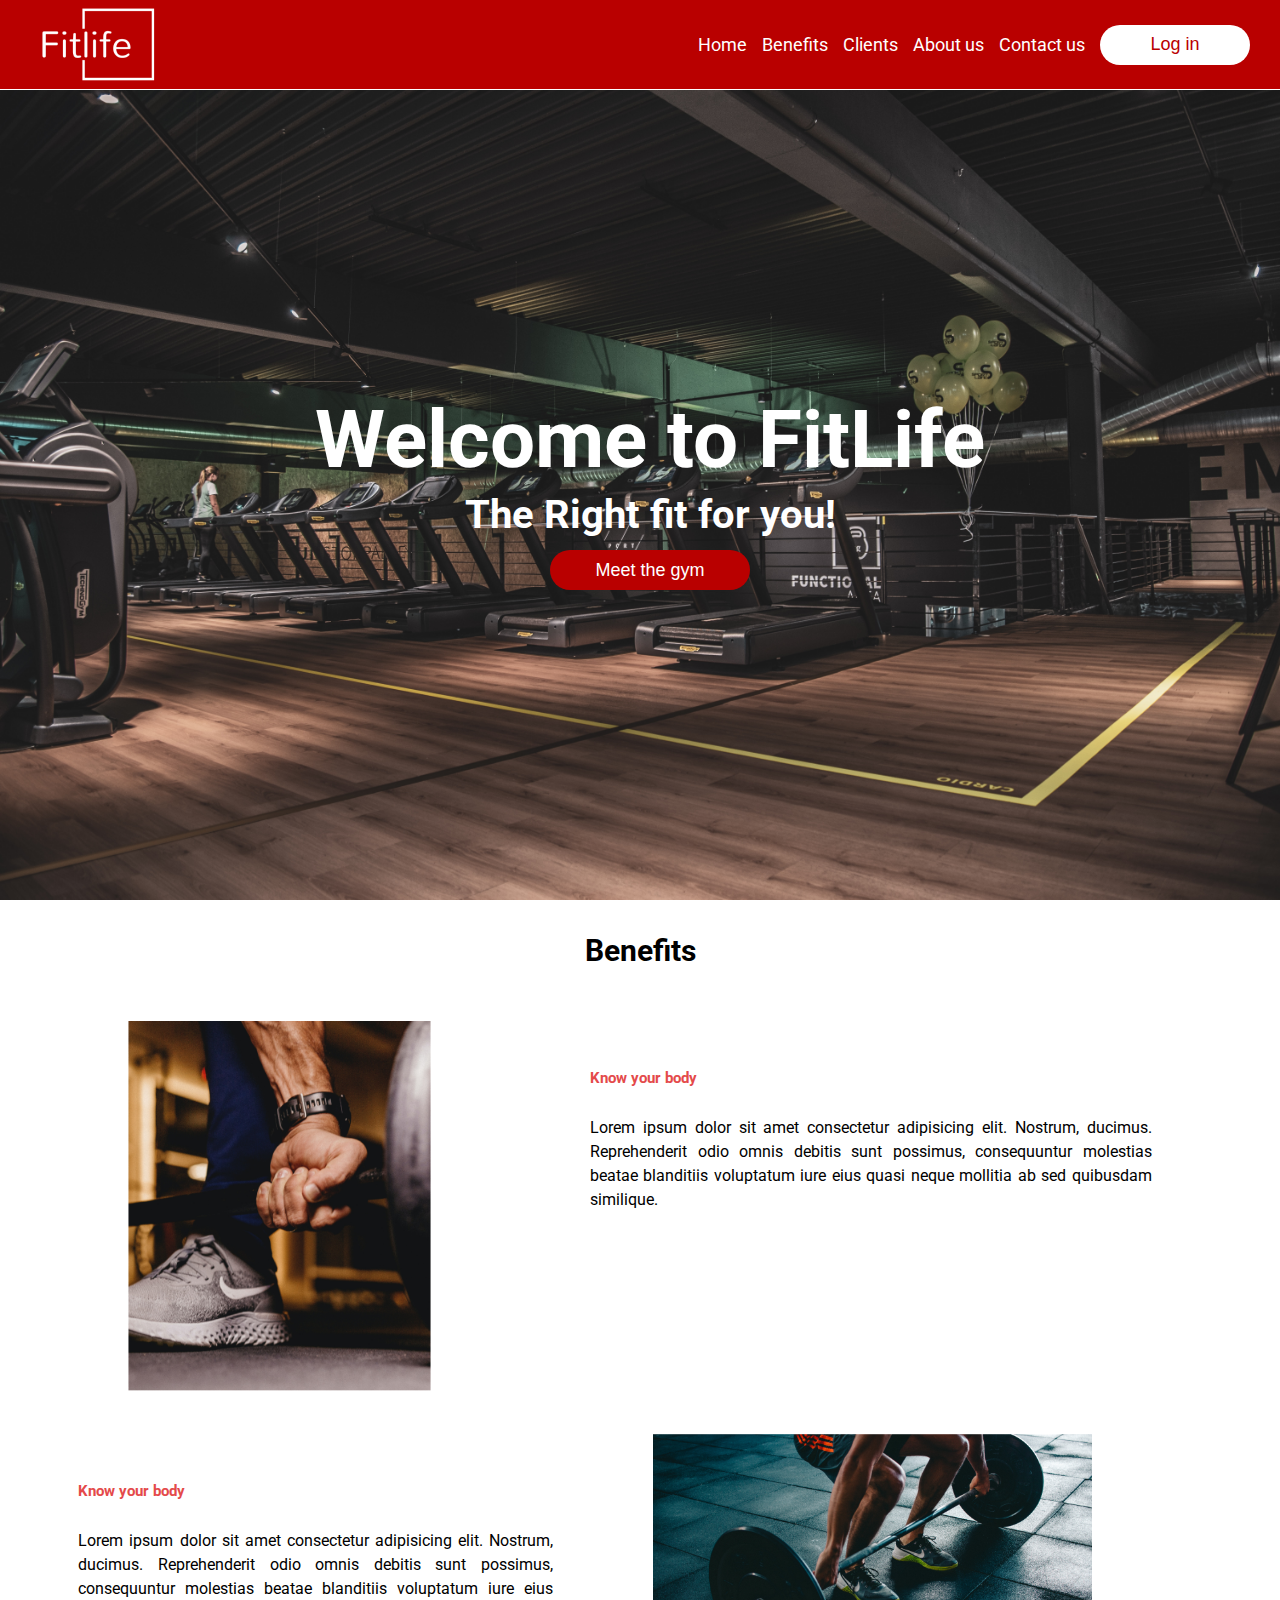
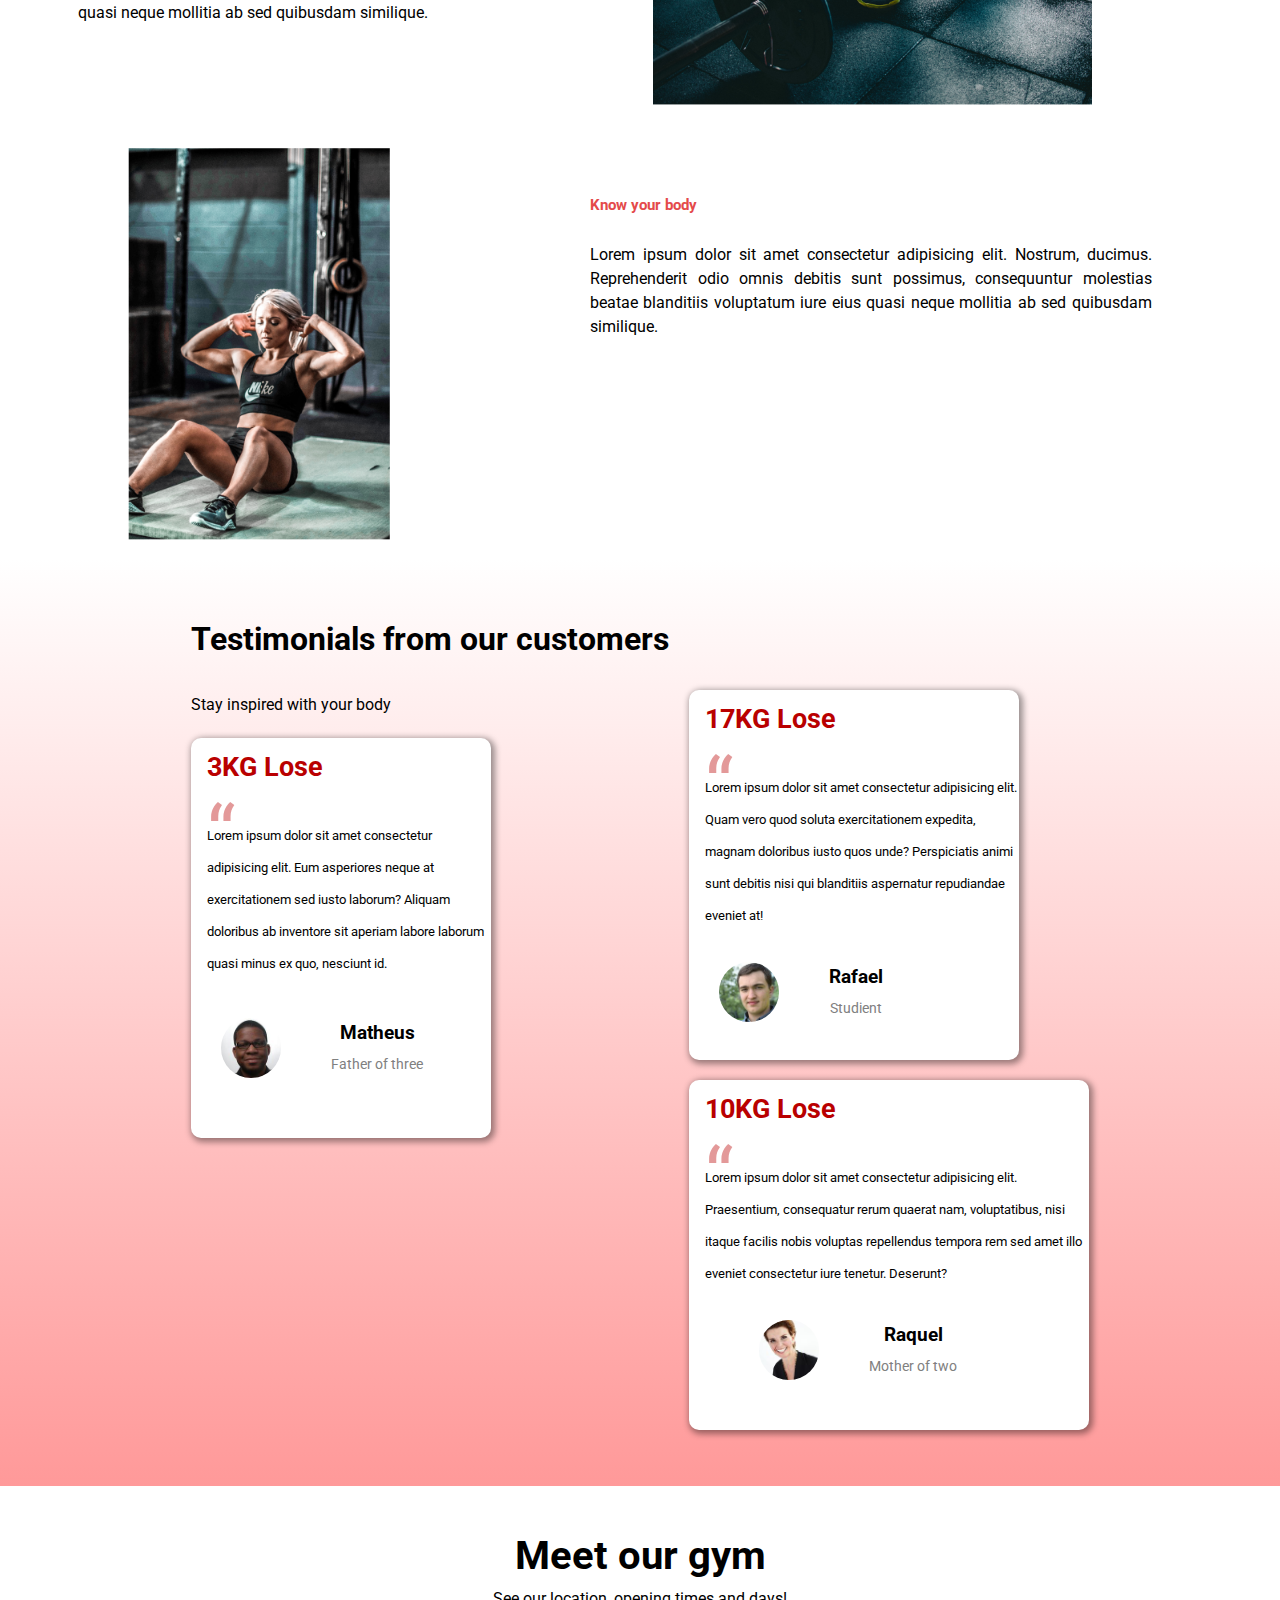
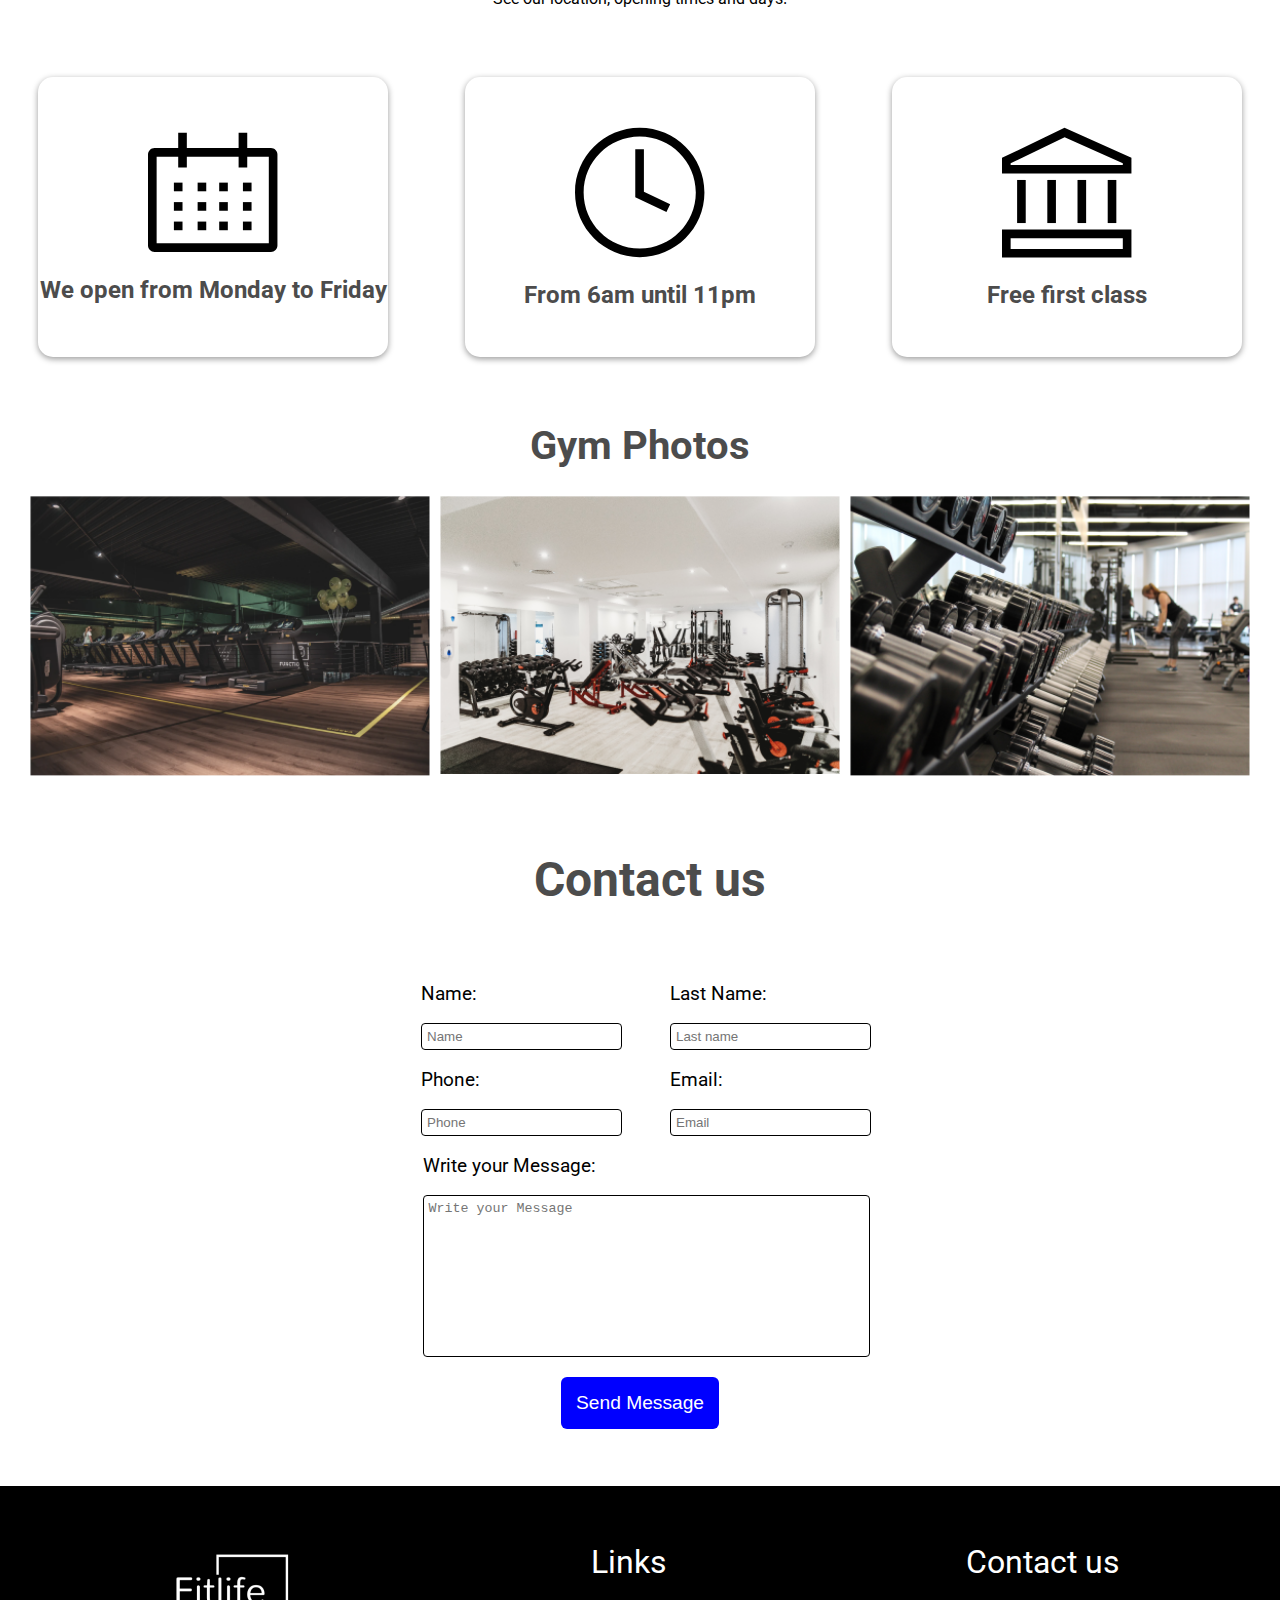
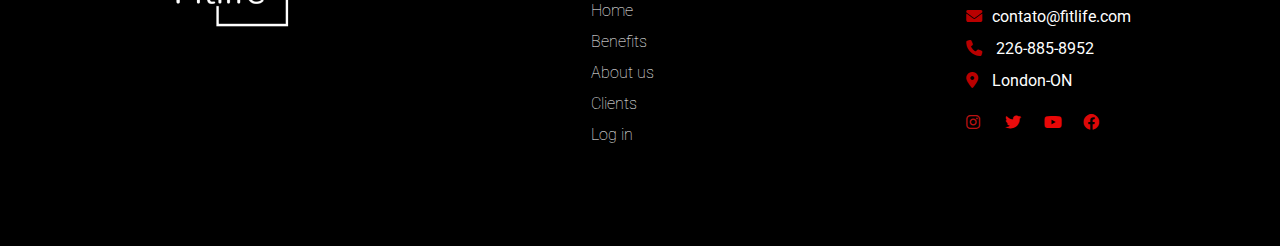
==== index.html @ 69899ae3 "Projeto Fit Life" ====
<!DOCTYPE html>
<html lang="en">
<head>
    <meta charset="UTF-8">
    <meta name="viewport" content="width=device-width, initial-scale=1.0">
    <link rel="preconnect" href="https://fonts.googleapis.com">
    <link rel="preconnect" href="https://fonts.googleapis.com">
    <link rel="preconnect" href="https://fonts.gstatic.com" crossorigin>
    <link href="https://fonts.googleapis.com/css2?family=Roboto:wght@400;700&display=swap" rel="stylesheet">
    <link rel="stylesheet" href="./styles/reset.css">
    <link rel="stylesheet" href="./styles/base.css">
    <link href="./fontawesome-free-6.4.2-web/css/all.css" rel="stylesheet">
    <link rel="stylesheet" href="./styles/home.css">
    <title>FitLife</title>
</head>
<body>
    <header class="header-container">
        <nav class="links">
            <img  src="./assets/logo.png" alt="">
            <ul class="buttons">
                <li><a href="#hero">Home</a></li>
                <li><a href="#beneficios">Benefits</a> </li>
                <li><a href="#testimonial">Clients</a> </li>
                <li> <a href="#conheca">About us</a> </li>
                <li> <a href="#contato">Contact us</a></li>
                <li><button>Log in</button></li>
            </ul>
        </nav>
    </header>
    <main>
        <section id="hero" class="hero">
            <div class="text-content">
                <h1>Welcome to FitLife</h1>
                <h3>The Right fit for you!</h3>
                <button>Meet the gym</button>
            </div>
        </section>
        <section id="beneficios">
            <div class="container">
                <h2>Benefits</h2>
                <div class="item">
                    <div class="itemPhoto">
                        <img class="imgItem" src="./assets/beneficios1.png" alt="Beneficio1">
                    </div>
                    <div class="item-text">
                        <h3>Know your body</h3>
                        <p>Lorem ipsum dolor sit amet consectetur adipisicing elit. Nostrum, ducimus. Reprehenderit odio omnis debitis sunt possimus, consequuntur molestias beatae blanditiis voluptatum iure eius quasi neque mollitia ab sed quibusdam similique.</p>
                    </div>
                </div>
                <div class="item">
                    <div class="item-text">
                        <h3>Know your body</h3>
                        <p>Lorem ipsum dolor sit amet consectetur adipisicing elit. Nostrum, ducimus. Reprehenderit odio omnis debitis sunt possimus, consequuntur molestias beatae blanditiis voluptatum iure eius quasi neque mollitia ab sed quibusdam similique.</p>
                    </div>
                    <div class="itemPhoto">
                        <img class="imgItem" src="./assets/beneficios2.png" alt="Beneficio2">
                    </div>
                </div>
                <div class="item">
                    <div class="itemPhoto">
                        <img class="imgItem" src="./assets/beneficios3.png" alt="Beneficio3">
                    </div>
                    <div class="item-text">
                        <h3>Know your body</h3>
                        <p>Lorem ipsum dolor sit amet consectetur adipisicing elit. Nostrum, ducimus. Reprehenderit odio omnis debitis sunt possimus, consequuntur molestias beatae blanditiis voluptatum iure eius quasi neque mollitia ab sed quibusdam similique.</p>
                    </div>
                </div>
            </div>
        </section>
        <section id="testimonial" class="clients">
            <div class="container">
                <div class="containerCards">
                    <div class="left">
                        <div class="text">
                            <h2>
                                Testimonials from our customers</h2>
                            <p>Stay inspired with your body</p>
                        </div>
                            <div class="card vertical">
                                <h3>3KG Lose</h3>
                                <div class="cardContent">
                                    <q>Lorem ipsum dolor sit amet consectetur adipisicing elit. Eum asperiores neque at exercitationem sed iusto laborum? Aliquam doloribus ab inventore sit aperiam labore laborum quasi minus ex quo, nesciunt id.</q>
                                    <div class="pictureName">
                                        <div class="person">
                                            <img src="./assets/matheus.jpg" alt="Cliente" class="image">
                                        </div>
                                        <div class="text-content">
                                            <h5>Matheus</h5>.
                                            <p>Father of three</p>
                                        </div>                                    
                                    </div>
                                </div>
                            </div>
                    </div>    
                    <div class="right">
                            <div class="card horizontal">
                                <h3>17KG Lose</h3>
                                <div class="cardContent">
                                    <q>Lorem ipsum dolor sit amet consectetur adipisicing elit. Quam vero quod soluta exercitationem expedita, magnam doloribus iusto quos unde? Perspiciatis animi sunt debitis nisi qui blanditiis aspernatur repudiandae eveniet at!</q>
                                    <div class="pictureName">
                                        <div class="person">
                                            <img src="./assets/rafael.jpg" alt="Cliente"
                                            class="image">
                                        </div>
                                        <div class="text-content">
                                            <h5>Rafael</h5>.
                                            <p>Studient</p>
                                        </div>
                                    </div>
                                </div>
                            </div>
                            <div class="card retangular">
                                <h3>10KG Lose</h3>
                                <div class="cardContent">
                                    <q>Lorem ipsum dolor sit amet consectetur adipisicing elit. Praesentium, consequatur rerum quaerat nam, voluptatibus, nisi itaque facilis nobis voluptas repellendus tempora rem sed amet illo eveniet consectetur iure tenetur. Deserunt?</q>
                                    <div class="pictureName pictureNameRetangular">
                                        <div class="person">
                                            <img src="./assets/raquel.jpg" alt="Cliente"
                                            class="image">
                                        </div>
                                        <div class="text-content">
                                            <h5>Raquel</h5>.
                                            <p>Mother of two</p>
                                        </div>
                                    </div>
                                </div>
                            </div>
                    </div>
                </div>
            </div>
        </section>
        <section id="conheca" class="conhecaClass">
            <div class="title">
                <h2>Meet our gym</h2>
                <p>See our location, opening times and days!</p>
            </div>
            <div class="conheca-logos">
                <div class="cardLogos">
                    <img src="./assets/🦆 icon _calendar_.svg" alt="">
                    <p>We open from Monday to Friday</p>
                </div>
                <div class="cardLogos">
                    <img src="./assets/🦆 icon _clock_.svg" alt="">
                    <p>From 6am until 11pm</p>
                </div>
                <div class="cardLogos">
                    <img src="./assets/🦆 icon _library building_.svg" alt="">
                    <p>Free first class</p>
                </div>
            </div>
        </section>
        <section id="fotos" class="fotos-academia">
            <h2>Gym Photos</h2>
            <div class="fotos-container">
                <div class="foto-academia">
                    <img src="./assets/gym.png" alt="">
                </div>
                <div class="foto-academia">
                    <img src="./assets/gym2.png" alt="">
                </div>
                <div class="foto-academia">
                    <img src="./assets/gym3.png" alt="">
                </div>
            </div>
        </section>
        <section id="contato" class="contato">
            <div class="container-contato">
                <div class="text-content">
                    <h2>Contact us</h2>
                </div>
                <form action="">
                    <div class="row"> 
                        <div class="input-field">
                            <label for="name">Name:</label>
                            <input placeholder="Name" id="name" type="text">
                        </div>
                        <div class="input-field">
                            <label for="LastName">Last Name:</label>
                            <input placeholder="Last name" id="LastName" type="text">       
                        </div>
                    </div>
                    <div class="row">
                        <div class="input-field">
                            <label  for="Phone">Phone:</label>
                            <input placeholder="Phone"  maxlength="10" id="Phone" type="tel">
                        </div>
                        <div class="input-field">
                            <label for="Email">Email:</label>
                            <input placeholder="Email" id="Email" type="email">     
                        </div>
                    </div>
                    <div class="row">
                        <div class="input-field">
                            <label for="Message">Write your Message:</label>
                            <textarea placeholder="Write your Message" maxlength="200" name="Message" id="Message" cols="51" rows="10"></textarea>
                        </div>
                    </div>
                    <div class="buttonForm">
                        <button type="submit">Send Message</button>
                    </div>
                </form>
            </div>
        </section>
    </main>
    <footer>
        <div class="footer-container">
            <div>
                <img src="./assets/logo.png" alt="">
            </div>
            <div class="links-Footer">
                <h4>Links</h4>
                <a href="#hero">Home</a>
                <a href="#beneficios">Benefits</a>
                <a href="#conheca">About us</a>
                <a href="#testimonial">Clients</a>
                <a href="#">Log in</a>
            </div>
            <div class="contact">
                <h4>Contact us</h4>
                <ul class="li-footer">
                    <li> <i class="fa-solid fa-envelope"></i>contato@fitlife.com</li>
                    <li> <i class="fa-solid fa-phone"></i> 226-885-8952</li>
                    <li> <i class="fa-sharp fa-solid fa-location-dot"></i> London-ON</li>
                </ul>
                <div class="incon-footer">
                    <a href="" target="_blank">
                        <i class="fa-brands fa-instagram" style="color: #ba1212;"></i>
                    </a>
                    <a href="" target="_blank">
                        <i class="fa-brands fa-twitter" style="color: #e90c0c;"></i>
                    </a>
                    <a href="" target="_blank">
                        <i class="fa-brands fa-youtube" style="color: #e90707;"></i>
                    </a>
                    <a href="" target="_blank">
                        <i class="fa-brands fa-facebook" style="color: #dd0808;"></i>
                    </a>
                </div>
            </div>
        </div>
    </footer>
</body>
</html>
---- styles/base.css ----
html{
    scroll-behavior: smooth;
    scroll-padding-top: 10vh;
}

body{
    font-family: 'Roboto', sans-serif;
}

h1, h2, h3{
    font-weight: 700;
}

p {
    font-weight: 400;
}

section{
    position: relative;
    top: 10vh;
}

.container{
    display: flex;
    flex-direction: column;
    align-items: center;
    justify-content: center;
    padding: 16px;
}
---- styles/home.css ----
.header-container{
    position: fixed;
    height: 10vh;
    z-index: 999;
    width: 100%;
}

.links{
    background-color: #b90000;
    display: flex;
    justify-content: space-between;
}

.buttons{
    display: flex;
    flex-direction: row;
    gap: 15px;
    align-items: center;
    margin-right: 30px;
    font-size: 18px;
    color: white;

}

.buttons li a{
    text-decoration: none;
    color: white;
    cursor: pointer;
    transition: 0.5s;
}

.buttons li a:hover{
    color: #e44a4a;
}

nav img{
    margin-left: 15px;
}

nav ul li button{
    width: 150px;
    background-color: white;
    color: #b90000;
    border-radius: 999px;
    border: none;
    font-size: 18px;
    height: 40px;
    transition: 0.4s;
    cursor: pointer;
}

nav ul li button:hover{
    background-color: #e2e2dd;
}

.hero{
    height: 90vh;
    display: flex;
    flex-direction: column;
    justify-content: center;
    align-items: center;
    background-image: url("../assets/hero.jpg");
    background-position: center;
    background-size: cover;
}

.text-content{
    color: white;
    text-align: center;


}

.hero .text-content h1{
    font-size: 5rem;
    margin-bottom: 15px;
}

.hero .text-content h3{
    font-size: 2.5rem;
    margin-bottom: 15px;
}

.hero .text-content button{
    width: 150px;
    background-color: #b90000;
    color:white;
    border-radius: 999px;
    border: none;
    font-size: 18px;
    height: 40px;
    transition: 4ms;
    width: 200px;
    cursor: pointer;
    transition: 0.8s;
}

.hero .text-content button:hover{
    background-color: white;
    color:red;
}


#beneficios h2{
    margin-top: 20px;
    margin-bottom: 15px;
    font-size: 30px;
}
.imgItem{
    width: 80%;
    height: auto;
    text-align: center;
}

.item{
    display: flex;
    flex-direction: row;
    justify-content: space-between;
    width: 90%;
    margin-top: 40px;
}

.item-text{
    width: 50%;
    display: flex;
    flex-direction: column;
    justify-content: right;
    margin-right: 50px;
        
}

.item-text h3{
    font-size: 15px;
    margin-bottom: 30px;
    margin-top: 50px;
    color: #e44a4a;
    font-weight: 700;
}

.item-text p{
    line-height: 1.5;
    text-align: justify;
}

.itemPhoto{
    margin-left: 50px;
}

.clients{
    min-height: 90vh;
    width: 100%;
    background-image: linear-gradient(to top, rgba(255,0,0, 0.4), rgba(255, 255, 255,1));
}

.text{
    text-align: left;
    line-height: 0.1rem;
}

.clients .text h2{
    font-size: 2rem;
    margin-top: 4rem;
    margin-bottom: 2rem;
    font-weight: bold;
}

.clients .text p{
    font-size: 1rem;
    margin-top: 4rem;
    margin-bottom: 2rem;
}

.card{
    display: flex;
    flex-direction: column;
    background-color: white;
    padding: 40px 20px 10xp 30px;
    box-shadow: 2px 2px 6px 2px rgb(0, 0, 0, 0.4);
    text-align: left;
    border-radius: 10px;
}
.card h3{
    font-size: 1.7rem;
    margin-top: 1rem;
    margin-bottom: 1.5rem;
    margin-left: 1rem;
    color: #b90000;
    font-weight: bolder;

}

.card q::before{
    content: "“";
    font-size: 5rem;
    color: rgb(185, 0, 0, 0.4);
    position: absolute;
}

.text-content p{
    color: #b90000;
}

.card q{
    font-size: 0.8rem;
    line-height: 2rem;
    margin-left: 1rem;
    margin-top: 15px;
}

.containerCards{
    display: flex;
    flex-direction: row;
    margin-bottom: 40px;
    padding: 0px 50px 0px 50px;
}


.right{
    margin-top: 100px;
    display: flex;
    flex-direction: column;
    width: 50%;
    padding-top: 15px;
}

.left{
    display: flex;
    flex-direction: column;
    width: 60%;
    margin-right: 20px;
    justify-content: flex-start;
}

.vertical{
    width: 300px;
    height: 400px;
}
.horizontal{
    width: 330px;
    height: 370px;
}

.retangular{
    margin-top: 20px;
    width: 400px;
    height: 350px;
}

.cardContent{
    display: flex;
    flex-direction: column;
    justify-content: space-between;
    height: 100%;
}

.image{
    width: 60px;
    height: 60px;
    overflow: hidden;
    border-radius: 100%;
}

.person{
    display: flex;
    flex-direction: row;
    align-items: center;
    padding: 30px;
}

.pictureName{
    display: flex;
    flex-direction: row;
    align-items: center;
    padding-bottom: 30px;
}

.pictureNameRetangular{
    margin-left: 40px;
}

.text-content{
    margin-left: 20px;
}

.text-content h5{
    font-size: 1.2rem;
    font-weight: bold;
    color: black;
}

.text-content p{
    font-size: 0.9rem;
    color: grey;
}
.conhecaClass{
    height: 60vh;
}
.conheca-logos{
    display: flex;
    flex-direction: row;
    justify-content: space-around;
    align-items: center;
}

.cardLogos{
    display: flex;
    flex-direction: column;
    align-items:center ;
    gap: 25px;
    justify-content: center;
    box-shadow: 0px 2px 6px 0px rgb(0, 0, 0, 0.4);
    border-radius: 15px;
    width: 350px;
    height: 280px;
}

.cardLogos img{
    width: 130px;
}

.cardLogos p{
    font-size: 1.5rem;
    text-align: center;
    font-weight: 700;
    color: rgb(76, 76, 76);
}

.title{
    padding-top: 50px;
    padding-bottom: 70px;
    display: flex;
    flex-direction: column;
    justify-content: center;
    align-items: center;
    gap: 15px;
}
.title h2{
    font-size: 2.5rem;

}


.fotos-container{
    display: flex;
    flex-direction: row;
    justify-content: center;
    gap: 10px;
    height: 40vh;
}

.fotos-academia h2{
    padding-bottom: 30px;
    font-size: 2.5rem;
    text-align: center;
    color: rgb(76, 76, 76);;
}

.foto-academia img{
    width: 400px;
}

.contato{
   height: 80vh;
}


.contato .container-contato .text-content h2{
    font-size: 3rem;
    font-weight: bold;
    color: rgb(76, 76, 76);
}

.contato .container-contato .text-content label{
    color: rgb(76, 76, 76);
}

form{
    display: flex;
    flex-direction: column;
    align-items: center;
    justify-content: center;
    margin-top: 80px;
}

.contato form .row{
    display: flex;
    margin-bottom: 20px;
    height: 100%;

}

.contato form .row .input-field{ 
    display: flex;
    flex-direction: column;
    gap: 10px;
    margin: 0px 30px 0px 30px;
}

.contato form .row .input-field input{ 
    padding: 5px;
    border-radius: 4px;
    width: 100%;
    border: 1px solid black;
}

.contato form .row .input-field label{ 
    font-size: 1.2rem;
    margin-bottom: 10px;
}

.contato form .row .input-field textarea{ 
    padding: 5px;
    border-radius: 4px;
    width: 100%;
    resize: none;
    border: 1px solid black;
}

.buttonForm button{
    font-size: 1.2rem;
    padding: 15px;
    border-radius: 6px;
    background-color: blue;
    color: white;
    border: none;
}

.footer-container{
    height: 40vh;
    display: flex;
    flex-direction: row;
    justify-content: space-around;
    background-color: black;
    width: 100%;
}

.links-Footer{
    margin-top: 60px;
    display: flex;
    flex-direction: column;
    gap: 15px;
    color: white;
}

.links-Footer h4{
    font-size: 2rem;
    margin-bottom: 10px;
}

.links-Footer a{
    font-size:1rem;
    text-decoration: none;
    color: white;
    font-weight: lighter;
    cursor: pointer;
    
}

.footer-container img{
    margin-top: 60px;
}

.contact{
    display: flex;
    flex-direction: column;
    gap: 15px;
}

.contact ul li{
    color: white;
    margin-top: 15px;
}

.contact h4{
    color: white;
    font-size: 2rem;
    margin-top: 60px;
}

.li-footer li i{
   color: #b90000;   
   margin-right: 10px;   
}

.incon-footer a i{
    margin-right: 10px;
    width: 25px;
    margin-top: 10px;
}

.incon-footer a {
    text-decoration: none;
}

.links-Footer a{
    transition: 0.5s;
}

.links-Footer a:hover{
    color: #e44a4a;
}
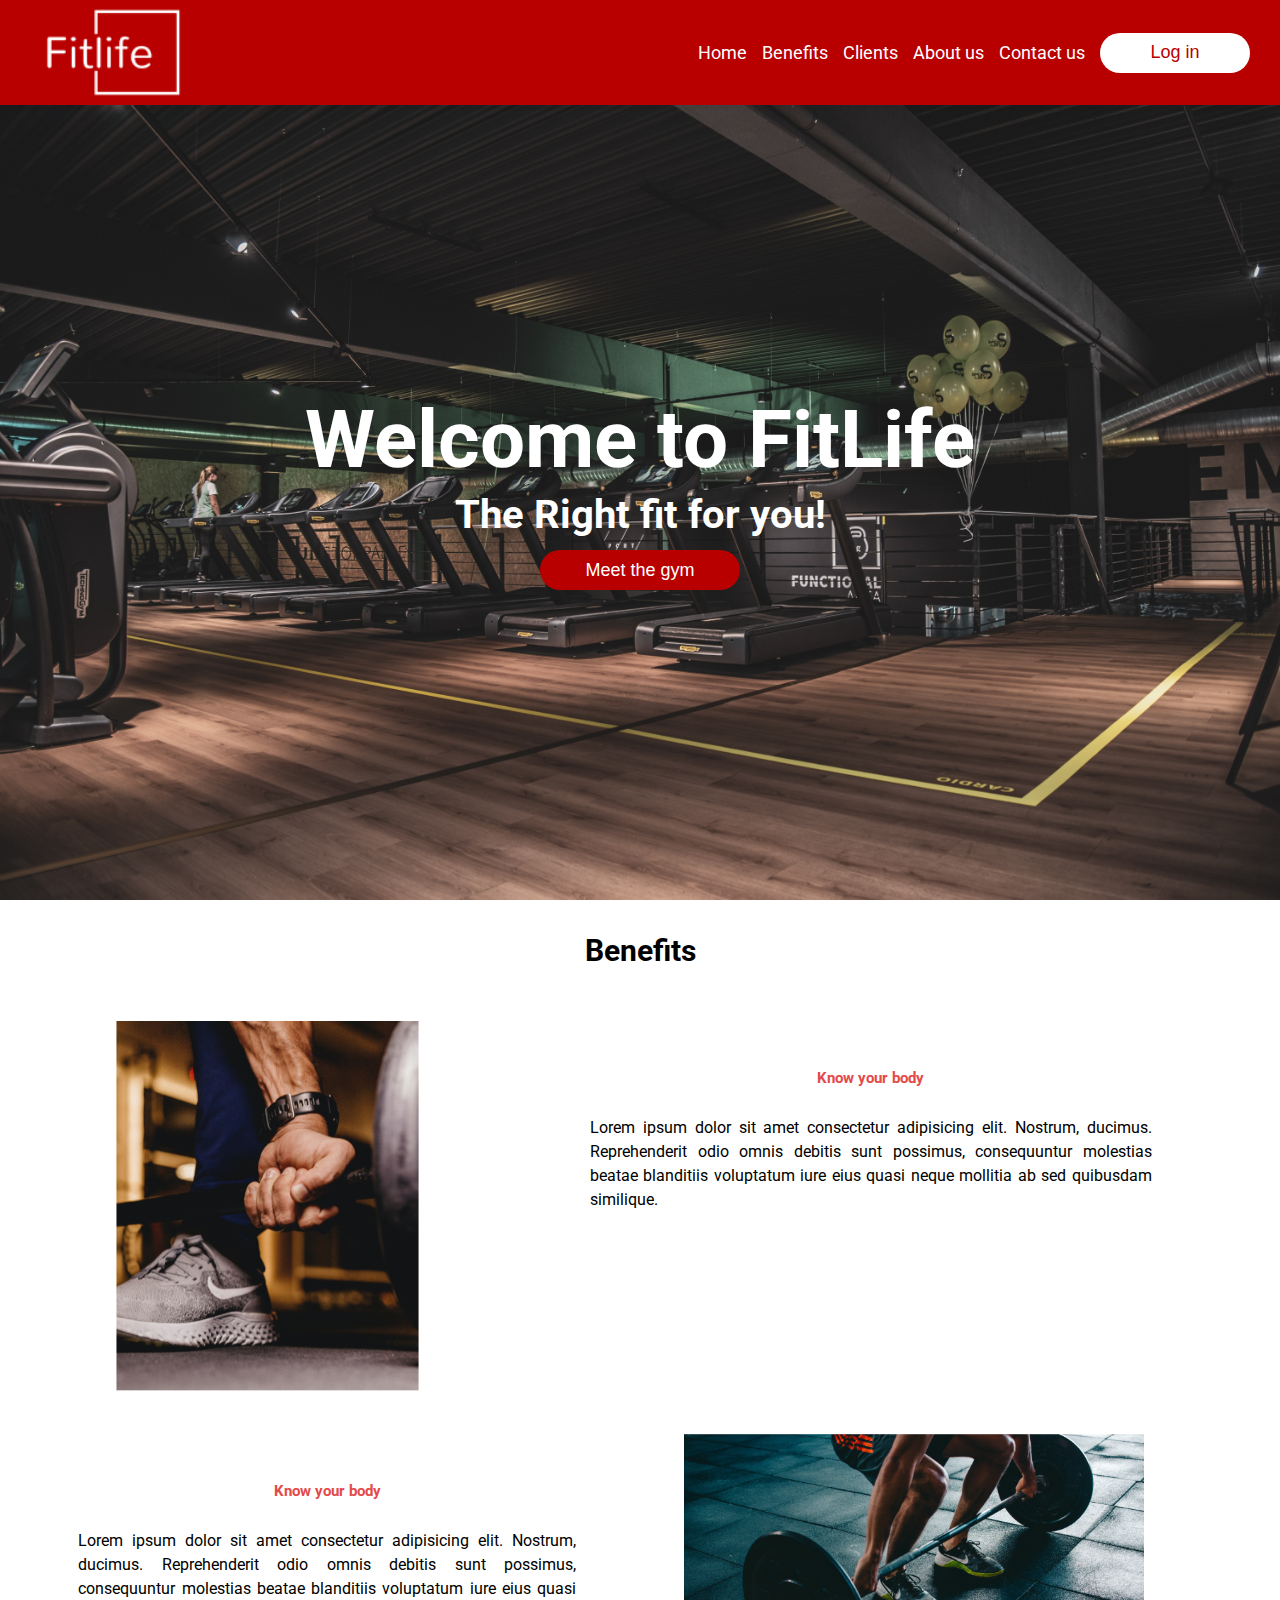
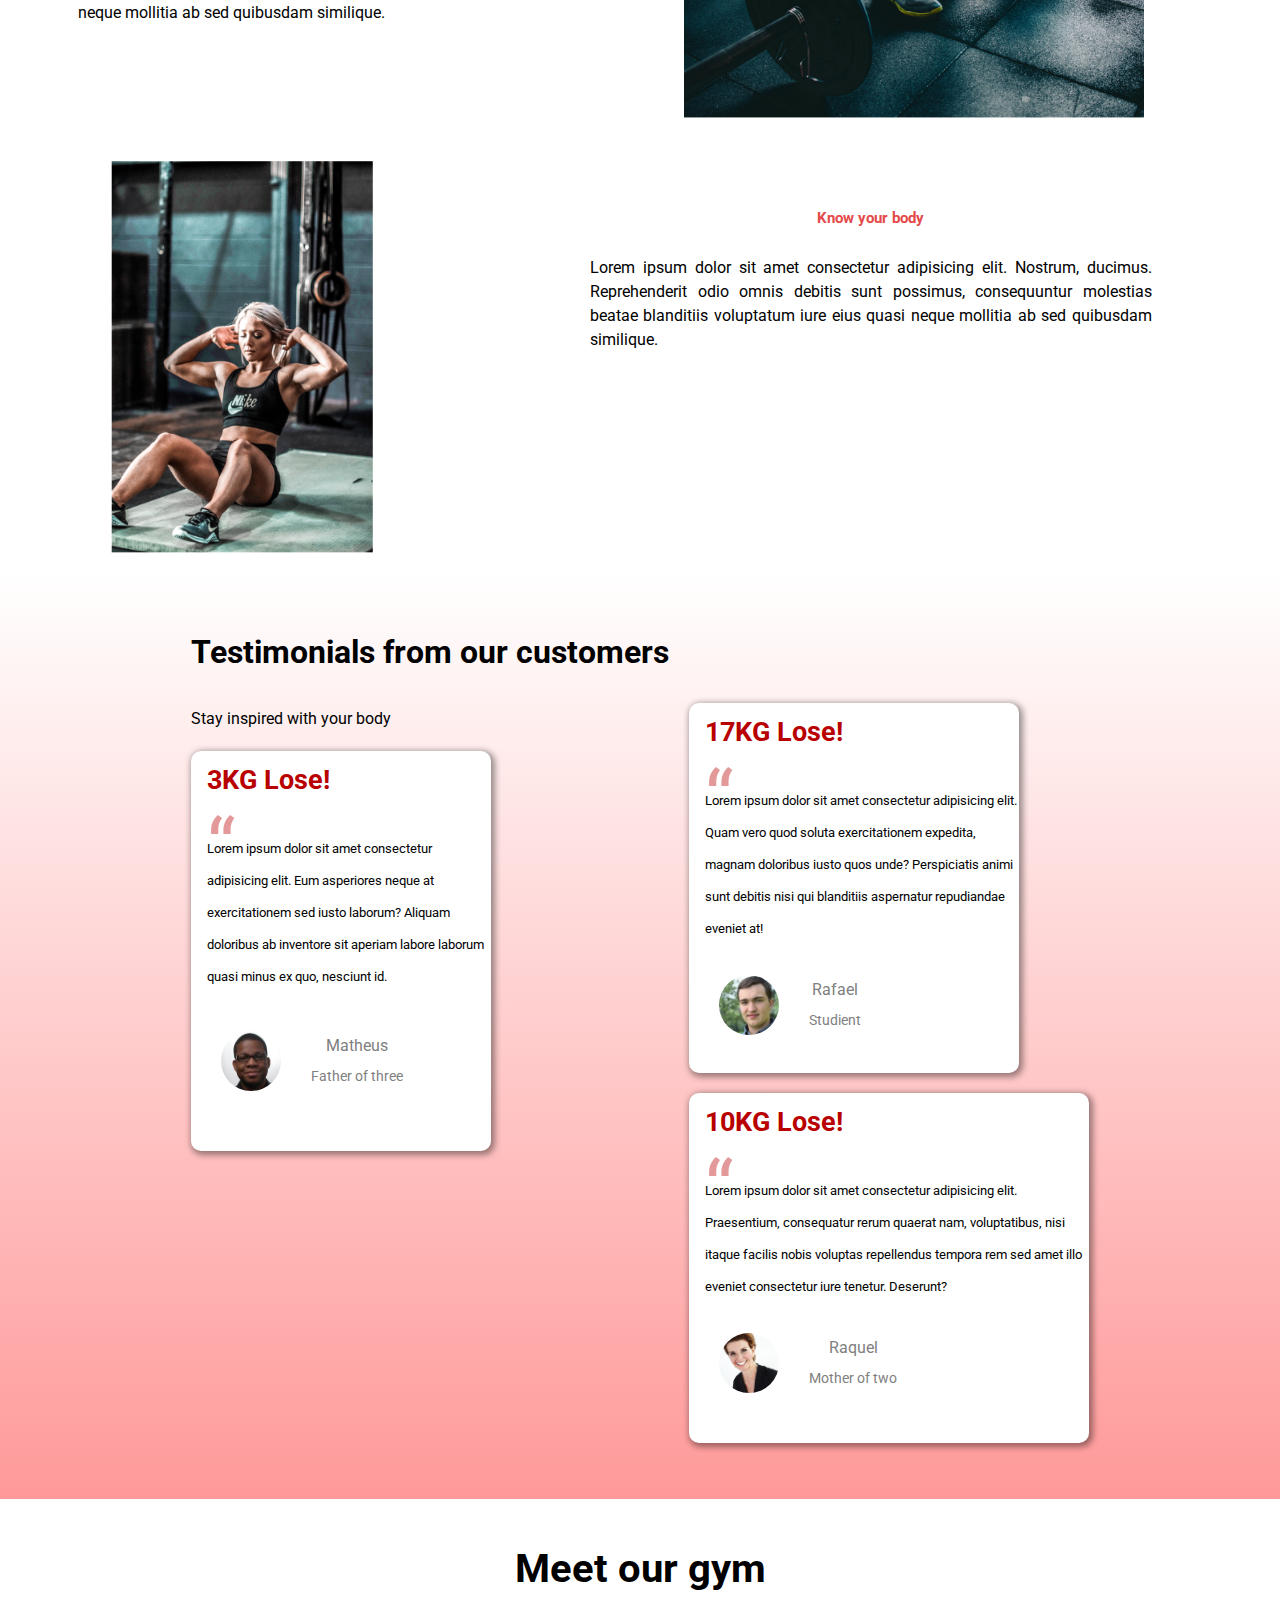
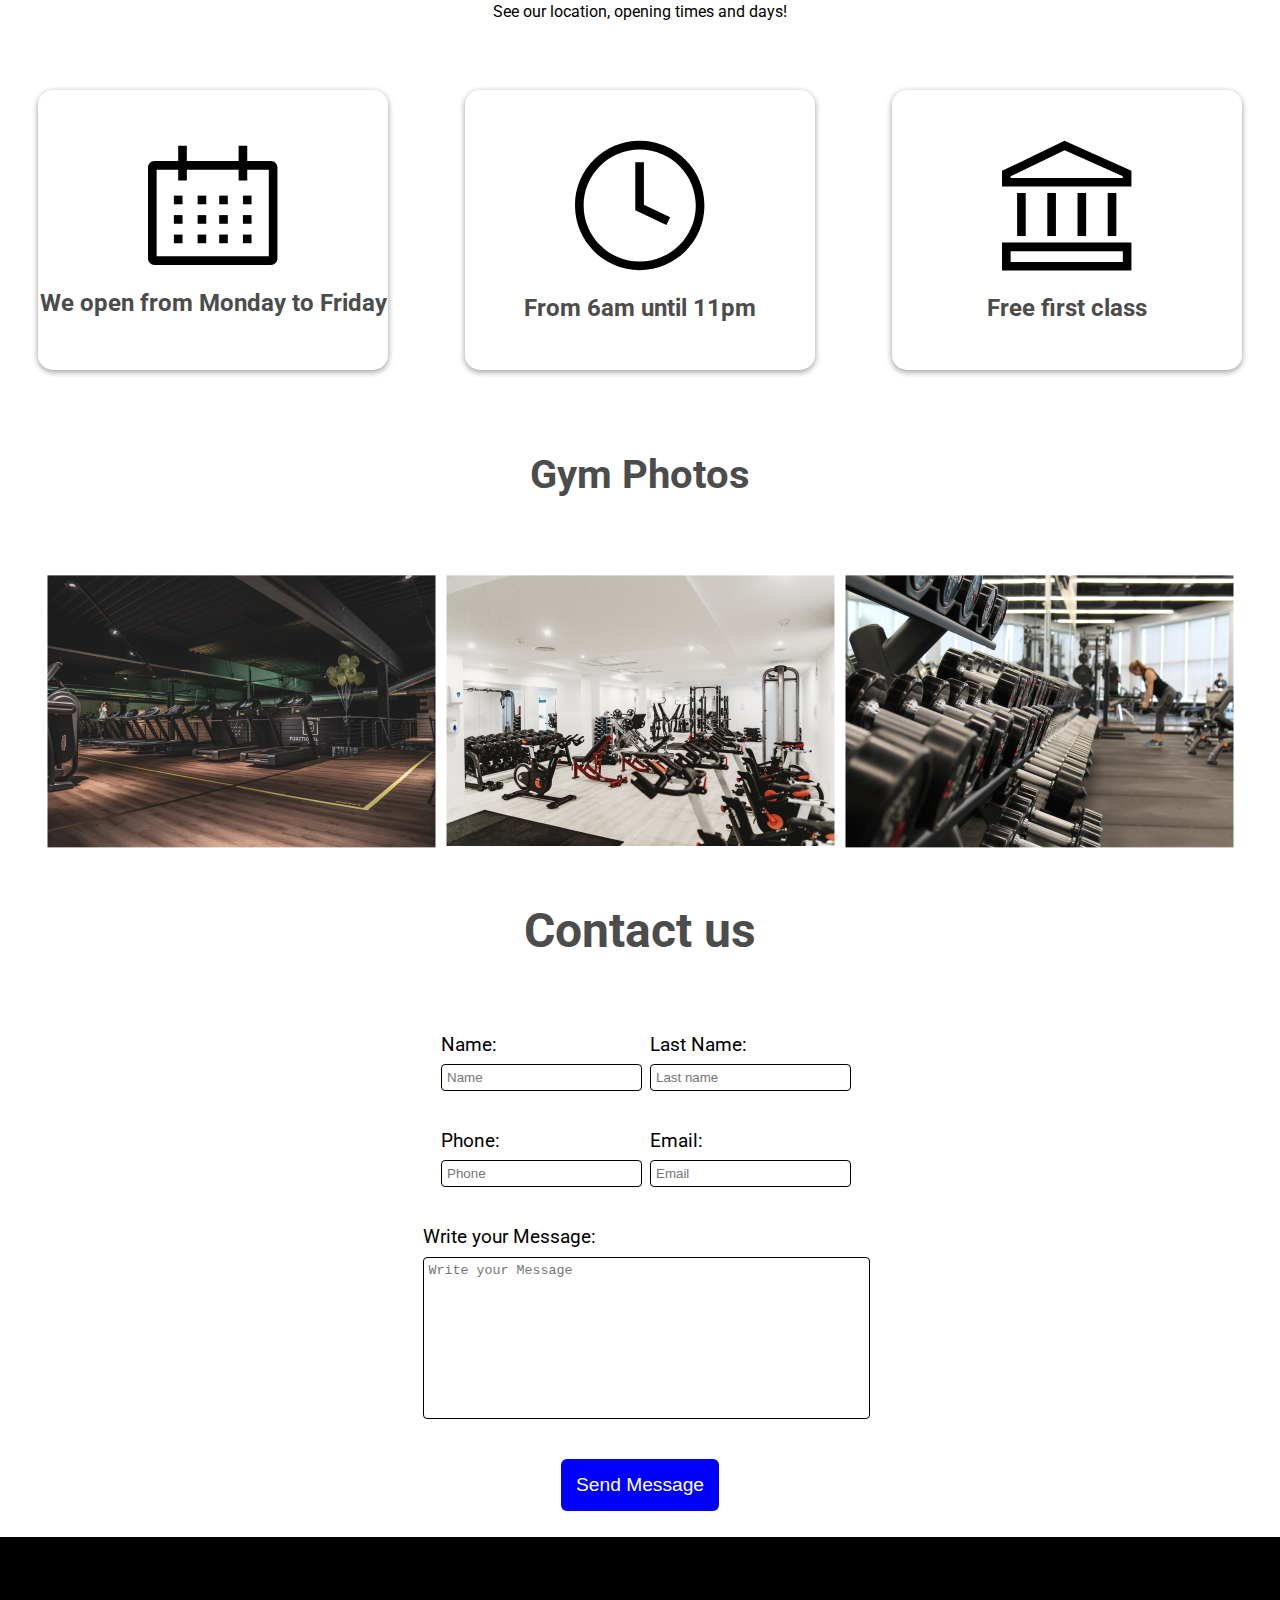
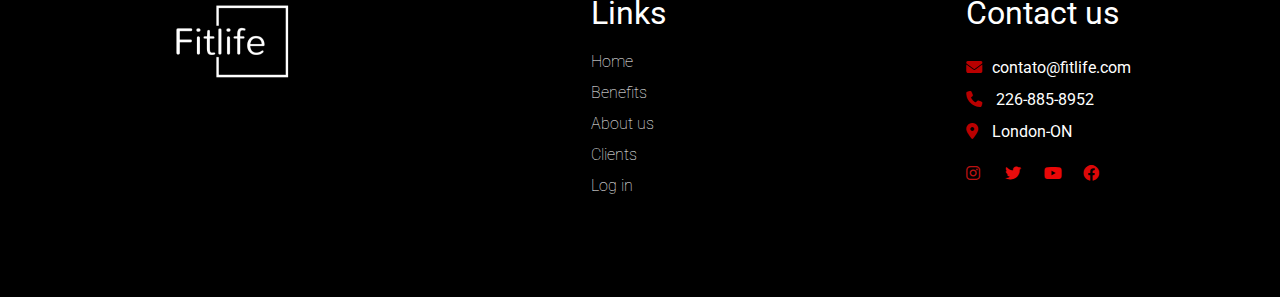
==== commit 5ce852f5: "Deixando o site Responsivo" ====
--- a/index.html
+++ b/index.html
@@ -25,6 +25,7 @@
                 <li> <a href="#contato">Contact us</a></li>
                 <li><button>Log in</button></li>
             </ul>
+            <div class="menu">&#9776</div>
         </nav>
     </header>
     <main>
@@ -47,13 +48,13 @@
                         <p>Lorem ipsum dolor sit amet consectetur adipisicing elit. Nostrum, ducimus. Reprehenderit odio omnis debitis sunt possimus, consequuntur molestias beatae blanditiis voluptatum iure eius quasi neque mollitia ab sed quibusdam similique.</p>
                     </div>
                 </div>
-                <div class="item">
+                <div class="item reverse">
+                    <div class="itemPhoto">
+                        <img class="imgItem" src="./assets/beneficios2.png" alt="Beneficio2">
+                    </div>
                     <div class="item-text">
                         <h3>Know your body</h3>
                         <p>Lorem ipsum dolor sit amet consectetur adipisicing elit. Nostrum, ducimus. Reprehenderit odio omnis debitis sunt possimus, consequuntur molestias beatae blanditiis voluptatum iure eius quasi neque mollitia ab sed quibusdam similique.</p>
-                    </div>
-                    <div class="itemPhoto">
-                        <img class="imgItem" src="./assets/beneficios2.png" alt="Beneficio2">
                     </div>
                 </div>
                 <div class="item">
@@ -77,7 +78,7 @@
                             <p>Stay inspired with your body</p>
                         </div>
                             <div class="card vertical">
-                                <h3>3KG Lose</h3>
+                                <h3>3KG Lose!</h3>
                                 <div class="cardContent">
                                     <q>Lorem ipsum dolor sit amet consectetur adipisicing elit. Eum asperiores neque at exercitationem sed iusto laborum? Aliquam doloribus ab inventore sit aperiam labore laborum quasi minus ex quo, nesciunt id.</q>
                                     <div class="pictureName">
@@ -94,7 +95,7 @@
                     </div>    
                     <div class="right">
                             <div class="card horizontal">
-                                <h3>17KG Lose</h3>
+                                <h3>17KG Lose!</h3>
                                 <div class="cardContent">
                                     <q>Lorem ipsum dolor sit amet consectetur adipisicing elit. Quam vero quod soluta exercitationem expedita, magnam doloribus iusto quos unde? Perspiciatis animi sunt debitis nisi qui blanditiis aspernatur repudiandae eveniet at!</q>
                                     <div class="pictureName">
@@ -110,7 +111,7 @@
                                 </div>
                             </div>
                             <div class="card retangular">
-                                <h3>10KG Lose</h3>
+                                <h3>10KG Lose!</h3>
                                 <div class="cardContent">
                                     <q>Lorem ipsum dolor sit amet consectetur adipisicing elit. Praesentium, consequatur rerum quaerat nam, voluptatibus, nisi itaque facilis nobis voluptas repellendus tempora rem sed amet illo eveniet consectetur iure tenetur. Deserunt?</q>
                                     <div class="pictureName pictureNameRetangular">
@@ -150,16 +151,20 @@
             </div>
         </section>
         <section id="fotos" class="fotos-academia">
-            <h2>Gym Photos</h2>
-            <div class="fotos-container">
-                <div class="foto-academia">
-                    <img src="./assets/gym.png" alt="">
-                </div>
-                <div class="foto-academia">
-                    <img src="./assets/gym2.png" alt="">
-                </div>
-                <div class="foto-academia">
-                    <img src="./assets/gym3.png" alt="">
+            <div class="container">
+                <div class="title-fotos">
+                    <h2>Gym Photos</h2>
+                </div>
+                <div class="fotos-container">
+                    <div class="foto-academia">
+                        <img src="./assets/gym.png" alt="">
+                    </div>
+                    <div class="foto-academia">
+                        <img src="./assets/gym2.png" alt="">
+                    </div>
+                    <div class="foto-academia">
+                        <img src="./assets/gym3.png" alt="">
+                    </div>
                 </div>
             </div>
         </section>
--- a/styles/base.css
+++ b/styles/base.css
@@ -1,3 +1,7 @@
+:root{
+    --primary-color: #b90000;
+}
+
 html{
     scroll-behavior: smooth;
     scroll-padding-top: 10vh;
--- a/styles/home.css
+++ b/styles/home.css
@@ -6,9 +6,14 @@
 }
 
 .links{
-    background-color: #b90000;
+    background-color:var(--primary-color);
     display: flex;
     justify-content: space-between;
+    height: 105px;
+}
+
+.menu{
+    display: none;
 }
 
 .buttons{
@@ -30,7 +35,7 @@
 }
 
 .buttons li a:hover{
-    color: #e44a4a;
+    color: var(--primary-color);
 }
 
 nav img{
@@ -40,7 +45,7 @@
 nav ul li button{
     width: 150px;
     background-color: white;
-    color: #b90000;
+    color: var(--primary-color);
     border-radius: 999px;
     border: none;
     font-size: 18px;
@@ -67,8 +72,6 @@
 .text-content{
     color: white;
     text-align: center;
-
-
 }
 
 .hero .text-content h1{
@@ -83,7 +86,7 @@
 
 .hero .text-content button{
     width: 150px;
-    background-color: #b90000;
+    background-color: var(--primary-color);
     color:white;
     border-radius: 999px;
     border: none;
@@ -100,6 +103,10 @@
     color:red;
 }
 
+#beneficios{
+    align-items: center;
+    text-align: center;
+}
 
 #beneficios h2{
     margin-top: 20px;
@@ -118,6 +125,10 @@
     justify-content: space-between;
     width: 90%;
     margin-top: 40px;
+}
+
+.reverse{
+    flex-direction: row-reverse;
 }
 
 .item-text{
@@ -143,7 +154,7 @@
 }
 
 .itemPhoto{
-    margin-left: 50px;
+    justify-content: left;
 }
 
 .clients{
@@ -184,7 +195,7 @@
     margin-top: 1rem;
     margin-bottom: 1.5rem;
     margin-left: 1rem;
-    color: #b90000;
+    color: var(--primary-color);
     font-weight: bolder;
 
 }
@@ -197,7 +208,7 @@
 }
 
 .text-content p{
-    color: #b90000;
+    color: var(--primary-color);
 }
 
 .card q{
@@ -271,21 +282,17 @@
     display: flex;
     flex-direction: row;
     align-items: center;
-    padding-bottom: 30px;
-}
-
-.pictureNameRetangular{
-    margin-left: 40px;
-}
-
-.text-content{
-    margin-left: 20px;
-}
-
+    padding-bottom: 30px;.item-text{
+        width: 50%;
+        display: flex;
+        flex-direction: column;
+        justify-content: right;
+        margin-right: 50px;
+            
+    }
+}
 .text-content h5{
-    font-size: 1.2rem;
-    font-weight: bold;
-    color: black;
+    color: grey;
 }
 
 .text-content p{
@@ -294,6 +301,7 @@
 }
 .conhecaClass{
     height: 60vh;
+
 }
 .conheca-logos{
     display: flex;
@@ -343,10 +351,19 @@
 .fotos-container{
     display: flex;
     flex-direction: row;
-    justify-content: center;
+    justify-content: space-between;
     gap: 10px;
-    height: 40vh;
-}
+}
+
+.title-fotos{
+    margin: 0px 0px 50px 0px;
+    text-align: center;
+}
+
+.fotos-academia{
+    padding-bottom: 20px ;
+}
+
 
 .fotos-academia h2{
     padding-bottom: 30px;
@@ -356,11 +373,13 @@
 }
 
 .foto-academia img{
-    width: 400px;
+    height: auto;
+    width: auto;
 }
 
 .contato{
    height: 80vh;
+   padding-top: 20px;
 }
 
 
@@ -386,14 +405,15 @@
     display: flex;
     margin-bottom: 20px;
     height: 100%;
+    gap: 20px;
 
 }
 
 .contato form .row .input-field{ 
     display: flex;
     flex-direction: column;
-    gap: 10px;
-    margin: 0px 30px 0px 30px;
+    margin-bottom: 20px;
+    
 }
 
 .contato form .row .input-field input{ 
@@ -498,4 +518,225 @@
 
 .links-Footer a:hover{
     color: #e44a4a;
+}
+
+
+@media screen and (max-width: 992px){
+
+    .links ul{
+        display: none;
+    }
+
+    .hero .text-content h1{
+        font-size: 3rem;
+        margin-bottom: 15px;
+    }
+
+    .hero .text-content h3{
+        font-size: 2rem;
+    }
+    #beneficios .item{
+        flex-direction: column;
+        justify-content: center;
+    }
+
+    #beneficios .item .itemPhoto{
+        justify-content: center;
+        align-items: center;
+    }
+
+    .item-text{
+        justify-content: center;
+        align-items: center;
+        width: 100%;
+    }
+
+    .item-text h3{
+        font-size: 1.5rem;
+    }
+
+    .itemPhoto{
+        margin-left: 0px;
+    }
+
+    .imgItem{
+        width: 60%;
+        aspect-ratio: 10/10;
+        overflow: hidden;
+    }
+
+    .menu{
+        font-size: 2.5rem;
+        display: flex;
+        align-items: center;
+        margin-right: 30px ;
+        color: white;
+        cursor: pointer;
+    }
+
+    
+    .text{
+        line-height: 0.1rem;
+        text-align: center;
+}
+    
+    .clients .text h2{
+        font-size: 1.5rem;
+        margin-top: 2.0rem;
+        margin-bottom: 2rem;
+        font-weight: bold;
+        line-height: 1.2;
+    }
+    
+    .clients .text p{
+        font-size: 1rem;
+        margin-top: 1.5rem;
+        margin-bottom: 2.2rem;
+    }
+    
+    .card h3{
+        font-size: 1.7rem;
+        margin-top: 1rem;
+        margin-bottom: 1.5rem;
+        margin-left: 1rem;
+        color: var(--primary-color);
+        font-weight: bolder;
+    
+    }
+    
+    .text-content p{
+        color: var(--primary-color);
+    }
+
+    
+    .containerCards{
+        flex-direction: column;
+        padding: 0px;
+        width: 70%;
+    }
+    
+    
+    .right{
+        justify-content: center;
+        align-items: center;
+        width: 100%;
+        margin-top: 0px;
+    }
+    
+    .left{
+        justify-content: center;
+        align-items: center;
+        margin-right: 0px;
+        width: 100%;
+    }
+    
+    .vertical{
+        width: 100%;
+        height: auto;
+    }
+
+    .vertical h3{
+        padding-top: 10px;
+    }
+    .horizontal{
+        width: 100%;
+        height: auto;
+    }
+
+    .horizontal h3{
+        padding-top: 10px;
+    }
+    .retangular{
+        width: 100%;
+        height: auto;
+    }
+
+    .retangular h3{
+        padding-top: 10px;
+    }
+    
+    .text-content p{
+        font-size: 0.9rem;
+        color: grey;
+    }
+
+    .conheca{
+        min-width: 80vh;
+    }
+
+    .conheca-logos{
+        flex-direction: column;
+        align-items: center;
+        justify-content: center;
+        gap: 15px;
+    }
+
+    .cardLogos p{
+        font-size: 1.2rem;
+        
+    }
+
+    .cardLogos{
+        width: 70%;
+    }
+
+    .fotos-container{
+        flex-direction: column;
+        align-items: center;
+        justify-content: center;
+    }
+
+    .foto-academia img{
+        width: 40vh;
+    }
+
+    .fotos-academia{
+        margin-top: 570px;
+    }
+
+    form{
+        display: flex;
+        justify-content: center;
+        align-items: center;
+        margin-top: 30px;
+
+    }
+    .contato form .row{
+        flex-direction: column;
+        align-items: center;
+        justify-content: center;
+        gap: 10px;
+    
+    }
+
+    .contato{
+        height: 100vh;
+        width: 100%;
+     }
+
+     .container-contato{
+        display: flex;
+        flex-direction: column;
+        align-items: center;
+        justify-content: center;
+     }
+     .contato form .row .input-field textarea{ 
+        width: 35vh;
+    }
+
+    .contato form .row .input-field input{ 
+        width: 35vh;
+    }
+
+    .footer-container{
+        flex-direction: column;
+        height: 90vh;
+        align-items: center;
+        justify-content: center;
+        gap: 10px;      
+    }
+
+    .incon-footer{
+        padding-top: 15px;
+    }
 }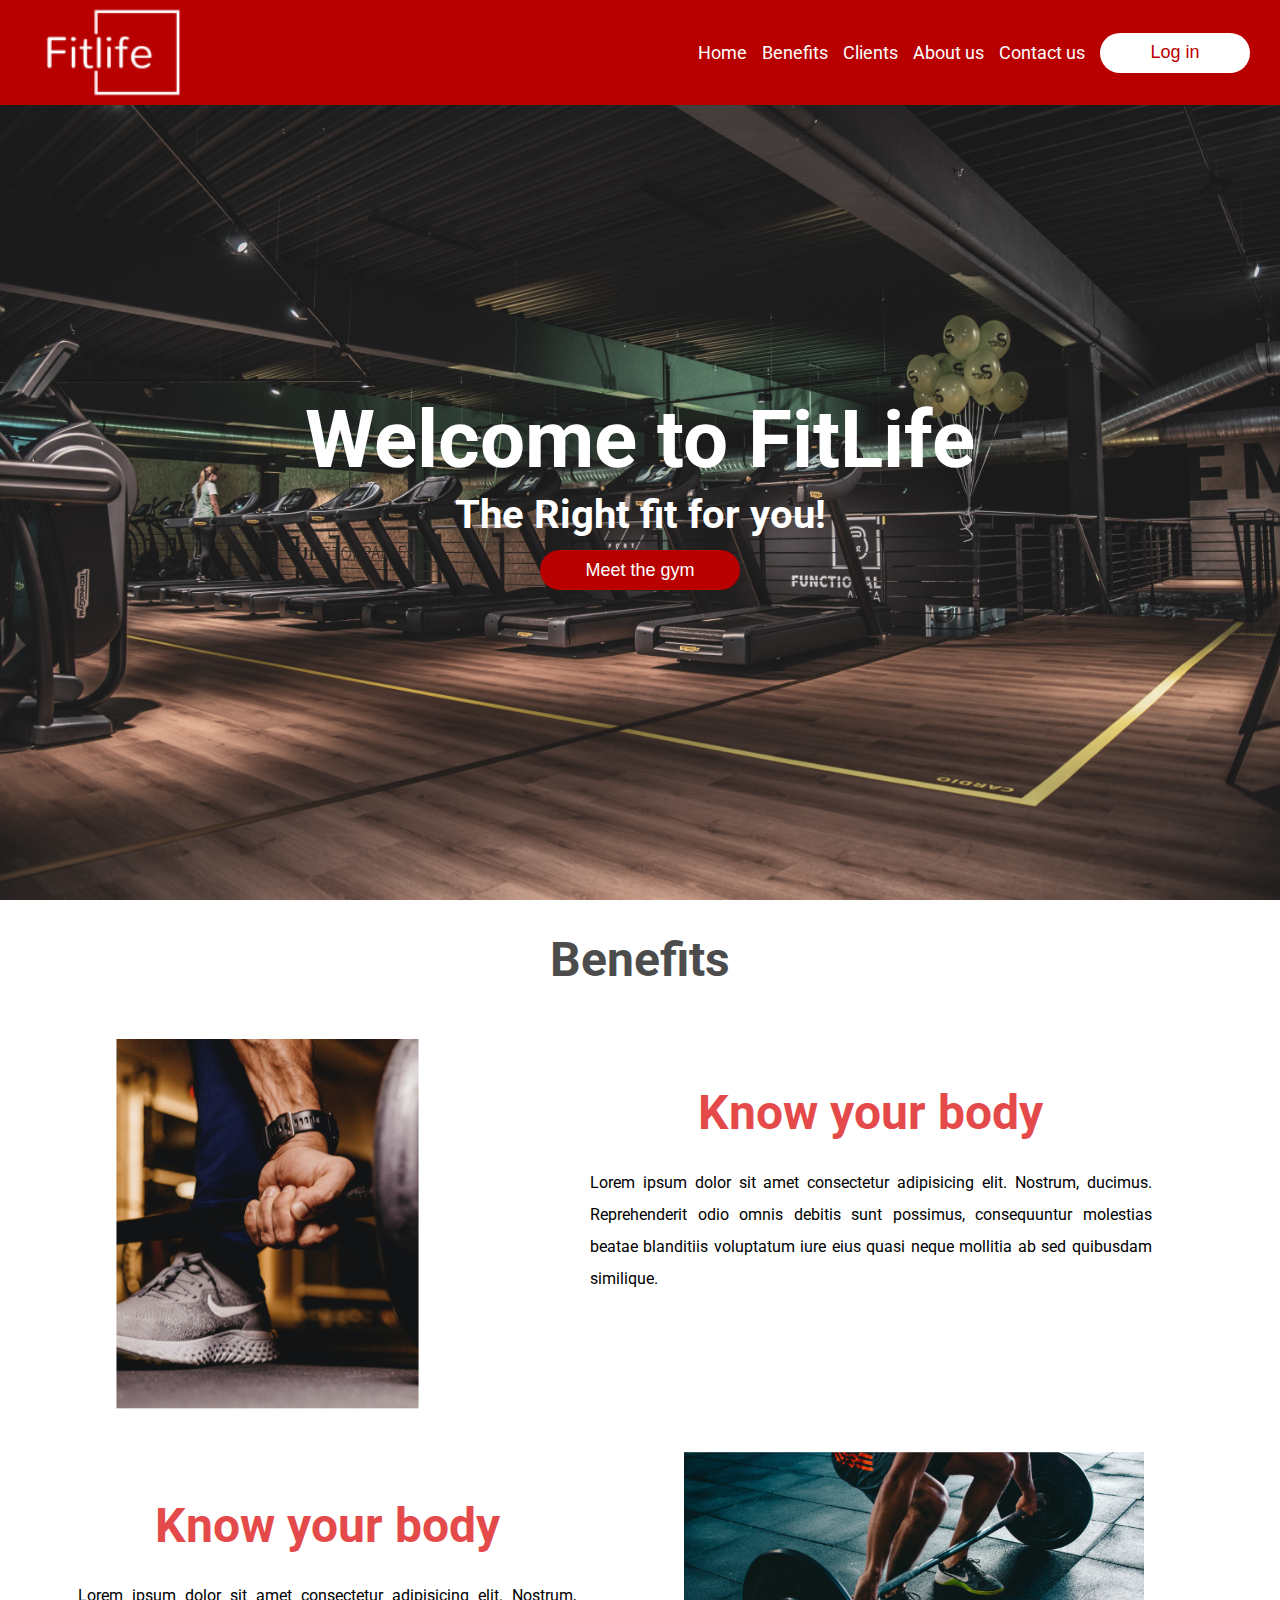
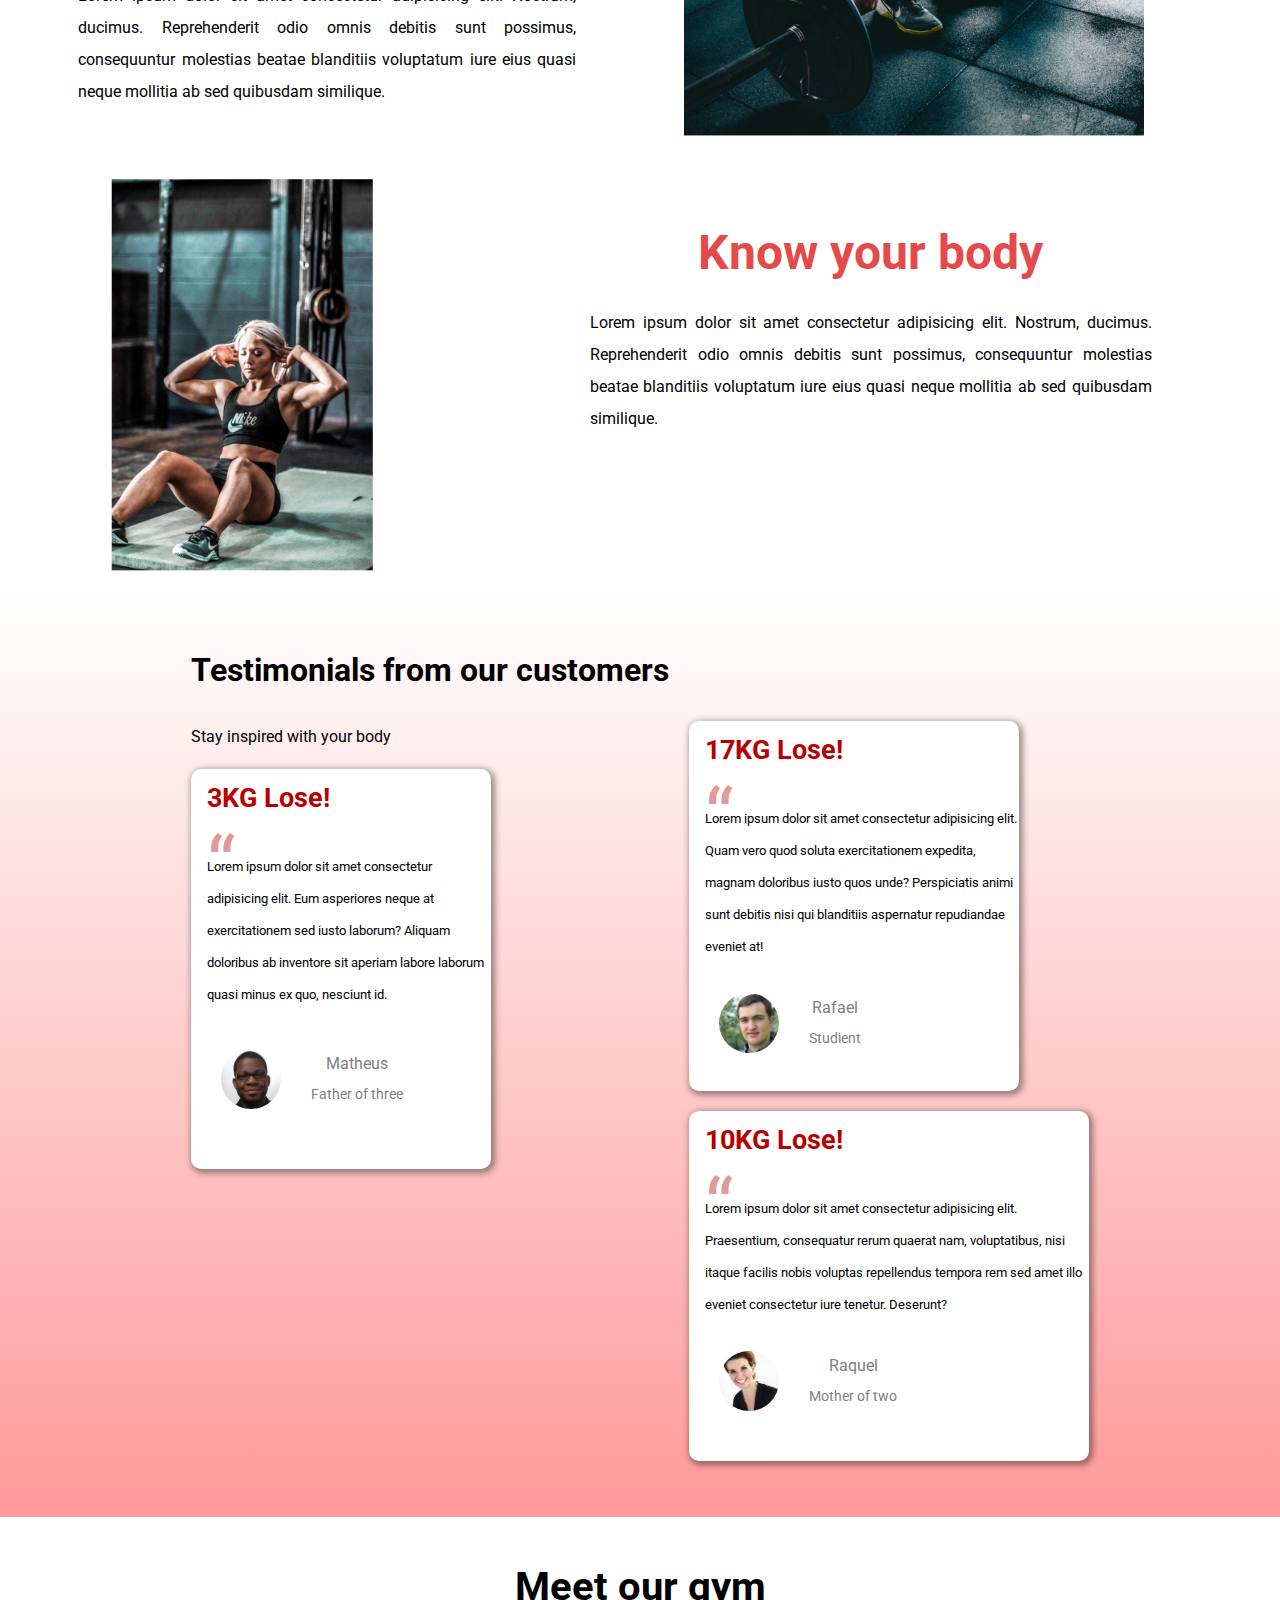
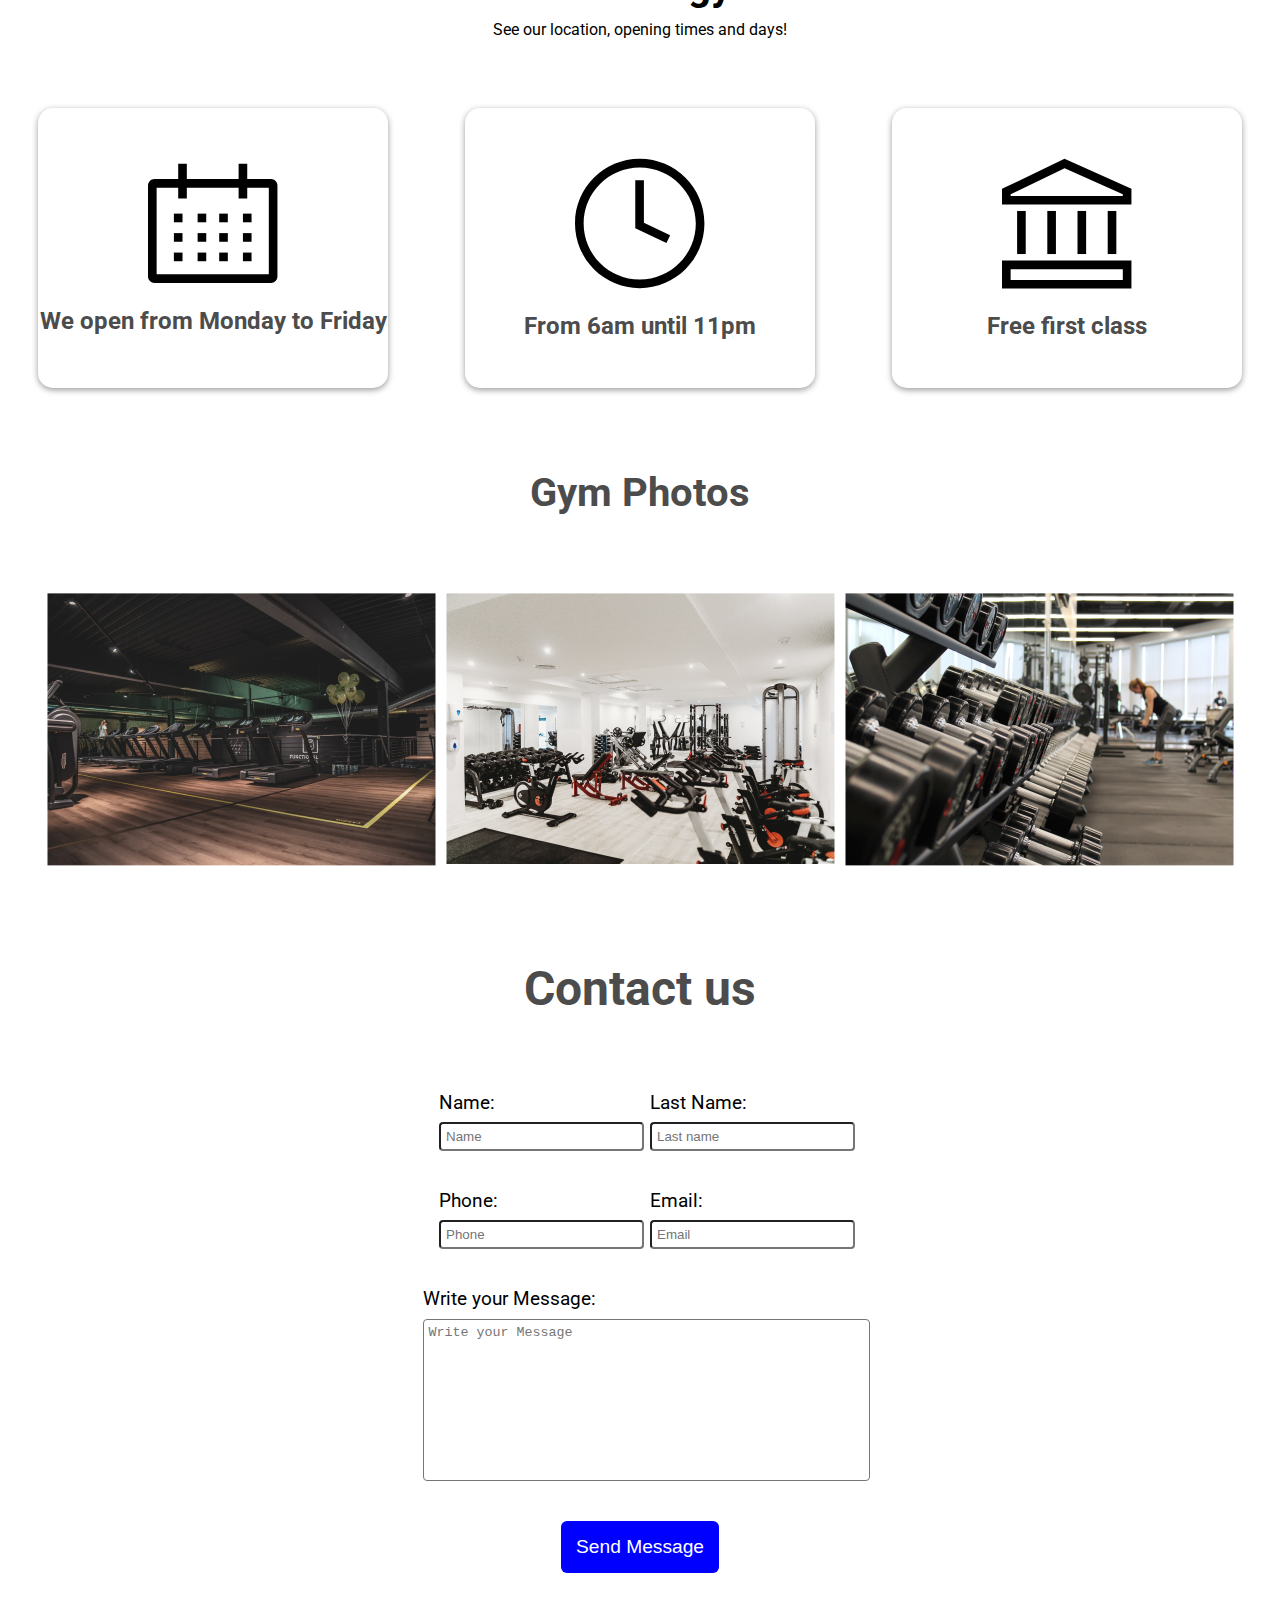
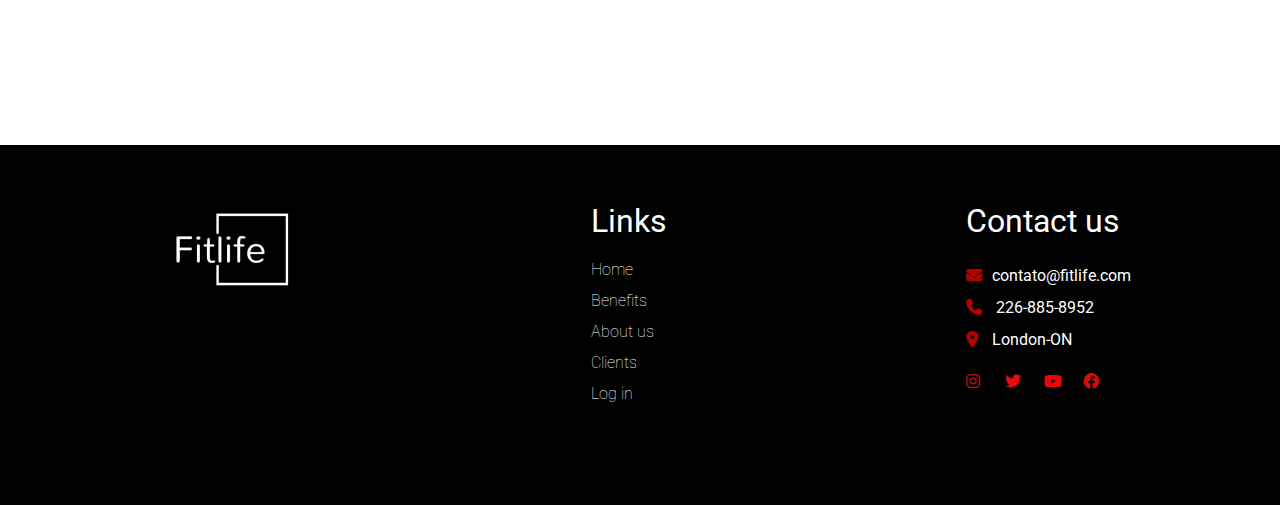
==== commit face2062: "add contact page, and validation for form" ====
--- a/index.html
+++ b/index.html
@@ -11,6 +11,8 @@
     <link rel="stylesheet" href="./styles/base.css">
     <link href="./fontawesome-free-6.4.2-web/css/all.css" rel="stylesheet">
     <link rel="stylesheet" href="./styles/home.css">
+    <script defer src="./script/headerInteration.js"></script>
+    <script defer src="./script/forms.js"></script>
     <title>FitLife</title>
 </head>
 <body>
@@ -22,13 +24,24 @@
                 <li><a href="#beneficios">Benefits</a> </li>
                 <li><a href="#testimonial">Clients</a> </li>
                 <li> <a href="#conheca">About us</a> </li>
-                <li> <a href="#contato">Contact us</a></li>
+                <li> <a href="./contato.html">Contact us</a></li>
                 <li><button>Log in</button></li>
             </ul>
             <div class="menu">&#9776</div>
         </nav>
     </header>
     <main>
+        <div class="background"></div>
+        <aside>
+            <ul>
+                <li><a href="#hero">Home</a></li>
+                <li><a href="#beneficios">Benefits</a> </li>
+                <li><a href="#testimonial">Clients</a> </li>
+                <li><a href="#conheca">About us</a> </li>
+                <li><a href="/contato.html#contato">Contact us</a></li>
+                <li class="buttonSideBar"><a href="#">Log in</a></li>
+            </ul>
+        </aside>
         <section id="hero" class="hero">
             <div class="text-content">
                 <h1>Welcome to FitLife</h1>
@@ -173,35 +186,67 @@
                 <div class="text-content">
                     <h2>Contact us</h2>
                 </div>
-                <form action="">
+                <form id="form" action="">
                     <div class="row"> 
                         <div class="input-field">
                             <label for="name">Name:</label>
-                            <input placeholder="Name" id="name" type="text">
+                            <input 
+                            class="required" 
+                            placeholder="Name" 
+                            id="name" 
+                            name="name" 
+                            type="text" 
+                            oninput="nameValidade()"> 
+                            <span id="name-error" class="error" >*Field Required</span>   
                         </div>
                         <div class="input-field">
                             <label for="LastName">Last Name:</label>
-                            <input placeholder="Last name" id="LastName" type="text">       
+                            <input 
+                            class="required" 
+                            placeholder="Last name" 
+                            id="lastName" 
+                            type="text" 
+                            name="lasteName"
+                            oninput="validateLastName()"
+                            >
+                            <span id="lastName-error" class="error" >*Field Required</span>       
                         </div>
                     </div>
                     <div class="row">
                         <div class="input-field">
                             <label  for="Phone">Phone:</label>
-                            <input placeholder="Phone"  maxlength="10" id="Phone" type="tel">
+                            <input 
+                            class="required" 
+                            placeholder="Phone" 
+                            maxlength="10"
+                            id="phone"
+                            type="tel"  
+                            type="text"
+                            oninput="validatephone()"
+                            >
+                            <span id="phone-error" class="error" >*Field Required</span>   
                         </div>
                         <div class="input-field">
                             <label for="Email">Email:</label>
-                            <input placeholder="Email" id="Email" type="email">     
+                            <input 
+                            class="required"
+                            placeholder="Email"
+                            id="email" 
+                            type="email" 
+                            oninput="validateEmail()"
+                            >                            
+                            <span id="email-error" class="error" >*Field Required</span>       
                         </div>
                     </div>
                     <div class="row">
                         <div class="input-field">
                             <label for="Message">Write your Message:</label>
-                            <textarea placeholder="Write your Message" maxlength="200" name="Message" id="Message" cols="51" rows="10"></textarea>
+                            <textarea placeholder="Write your Message" maxlength="200" name="message" id="message" cols="51" rows="10" ></textarea>
+                            <span id="textArea-error" class="error" ></span>   
                         </div>
                     </div>
                     <div class="buttonForm">
-                        <button type="submit">Send Message</button>
+                        <button id="submitButton" type="submit">Send Message</button>
                     </div>
                 </form>
             </div>
--- a/styles/home.css
+++ b/styles/home.css
@@ -3,6 +3,10 @@
     height: 10vh;
     z-index: 999;
     width: 100%;
+}
+
+aside{
+    display: none;
 }
 
 .links{
@@ -104,14 +108,17 @@
 }
 
 #beneficios{
+    display: flex;
     align-items: center;
+    justify-content: center;
     text-align: center;
 }
 
 #beneficios h2{
     margin-top: 20px;
     margin-bottom: 15px;
-    font-size: 30px;
+    font-size: 3rem;
+    color: #4c4c4c;
 }
 .imgItem{
     width: 80%;
@@ -141,7 +148,7 @@
 }
 
 .item-text h3{
-    font-size: 15px;
+    font-size: 3rem;
     margin-bottom: 30px;
     margin-top: 50px;
     color: #e44a4a;
@@ -149,7 +156,7 @@
 }
 
 .item-text p{
-    line-height: 1.5;
+    line-height: 2rem;
     text-align: justify;
 }
 
@@ -378,8 +385,9 @@
 }
 
 .contato{
-   height: 80vh;
-   padding-top: 20px;
+   height: 90vh;
+   padding-top: 60px;
+   margin-bottom: 60px;
 }
 
 
@@ -401,6 +409,7 @@
     margin-top: 80px;
 }
 
+
 .contato form .row{
     display: flex;
     margin-bottom: 20px;
@@ -420,7 +429,6 @@
     padding: 5px;
     border-radius: 4px;
     width: 100%;
-    border: 1px solid black;
 }
 
 .contato form .row .input-field label{ 
@@ -433,7 +441,11 @@
     border-radius: 4px;
     width: 100%;
     resize: none;
-    border: 1px solid black;
+}
+
+
+.input-field span{
+    display: none;
 }
 
 .buttonForm button{
@@ -445,6 +457,10 @@
     border: none;
 }
 
+.error{
+    color: var(--primary-color);
+    padding-top: 8px;
+}
 .footer-container{
     height: 40vh;
     display: flex;
@@ -521,7 +537,7 @@
 }
 
 
-@media screen and (max-width: 992px){
+@media screen and (max-width: 1190px){
 
     .links ul{
         display: none;
@@ -712,6 +728,7 @@
     .contato{
         height: 100vh;
         width: 100%;
+        margin-bottom: 120px;
      }
 
      .container-contato{
@@ -739,4 +756,52 @@
     .incon-footer{
         padding-top: 15px;
     }
+
+    aside{
+        translate: -280px;
+        height: 90vh;
+        position: fixed;
+        top: 10vh;
+        width: 280px;
+        background-color: white;
+        z-index: 99;
+        display: flex;
+        flex-direction: column;
+        justify-content: flex-start;
+        align-items: center;
+        padding-top: 50px;
+    }
+
+    aside ul li{
+        margin-bottom: 30px;
+        text-align: center;
+        border: 3px solid var(--primary-color);
+        border-radius: 50px;
+        padding: 20px;
+        width: 180px;
+    }
+    aside ul li a{
+        text-decoration: none;
+        color: black;
+    }
+
+    aside ul .buttonSideBar{
+        background-color: var(--primary-color);
+    } 
+
+    aside ul .buttonSideBar a{
+        color: white;
+    } 
+
+    .background{
+        display: none;
+        width: 100vw;
+        height: 100vh;
+        position: fixed;
+        background-color:rgba(0, 0, 0, 0.6);
+        top: 10px;
+        z-index: 99;
+    }
+
+
 }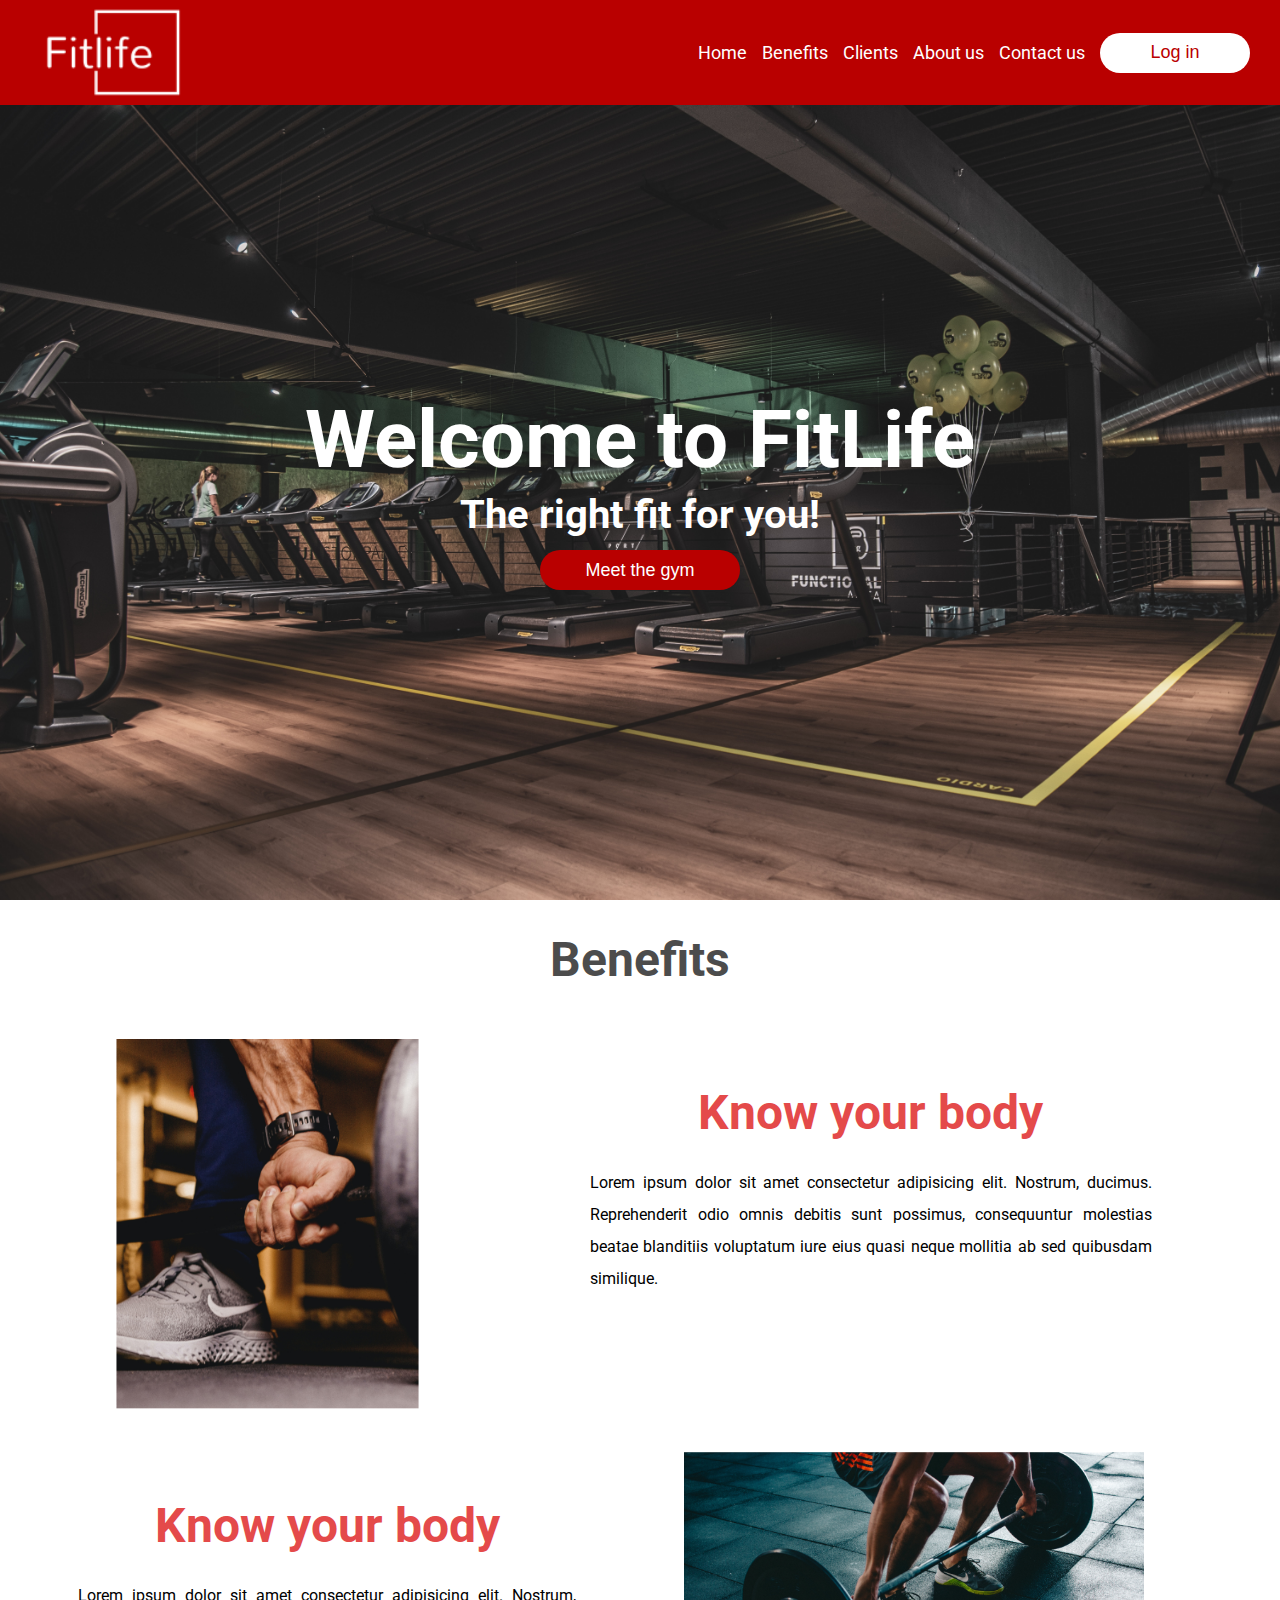
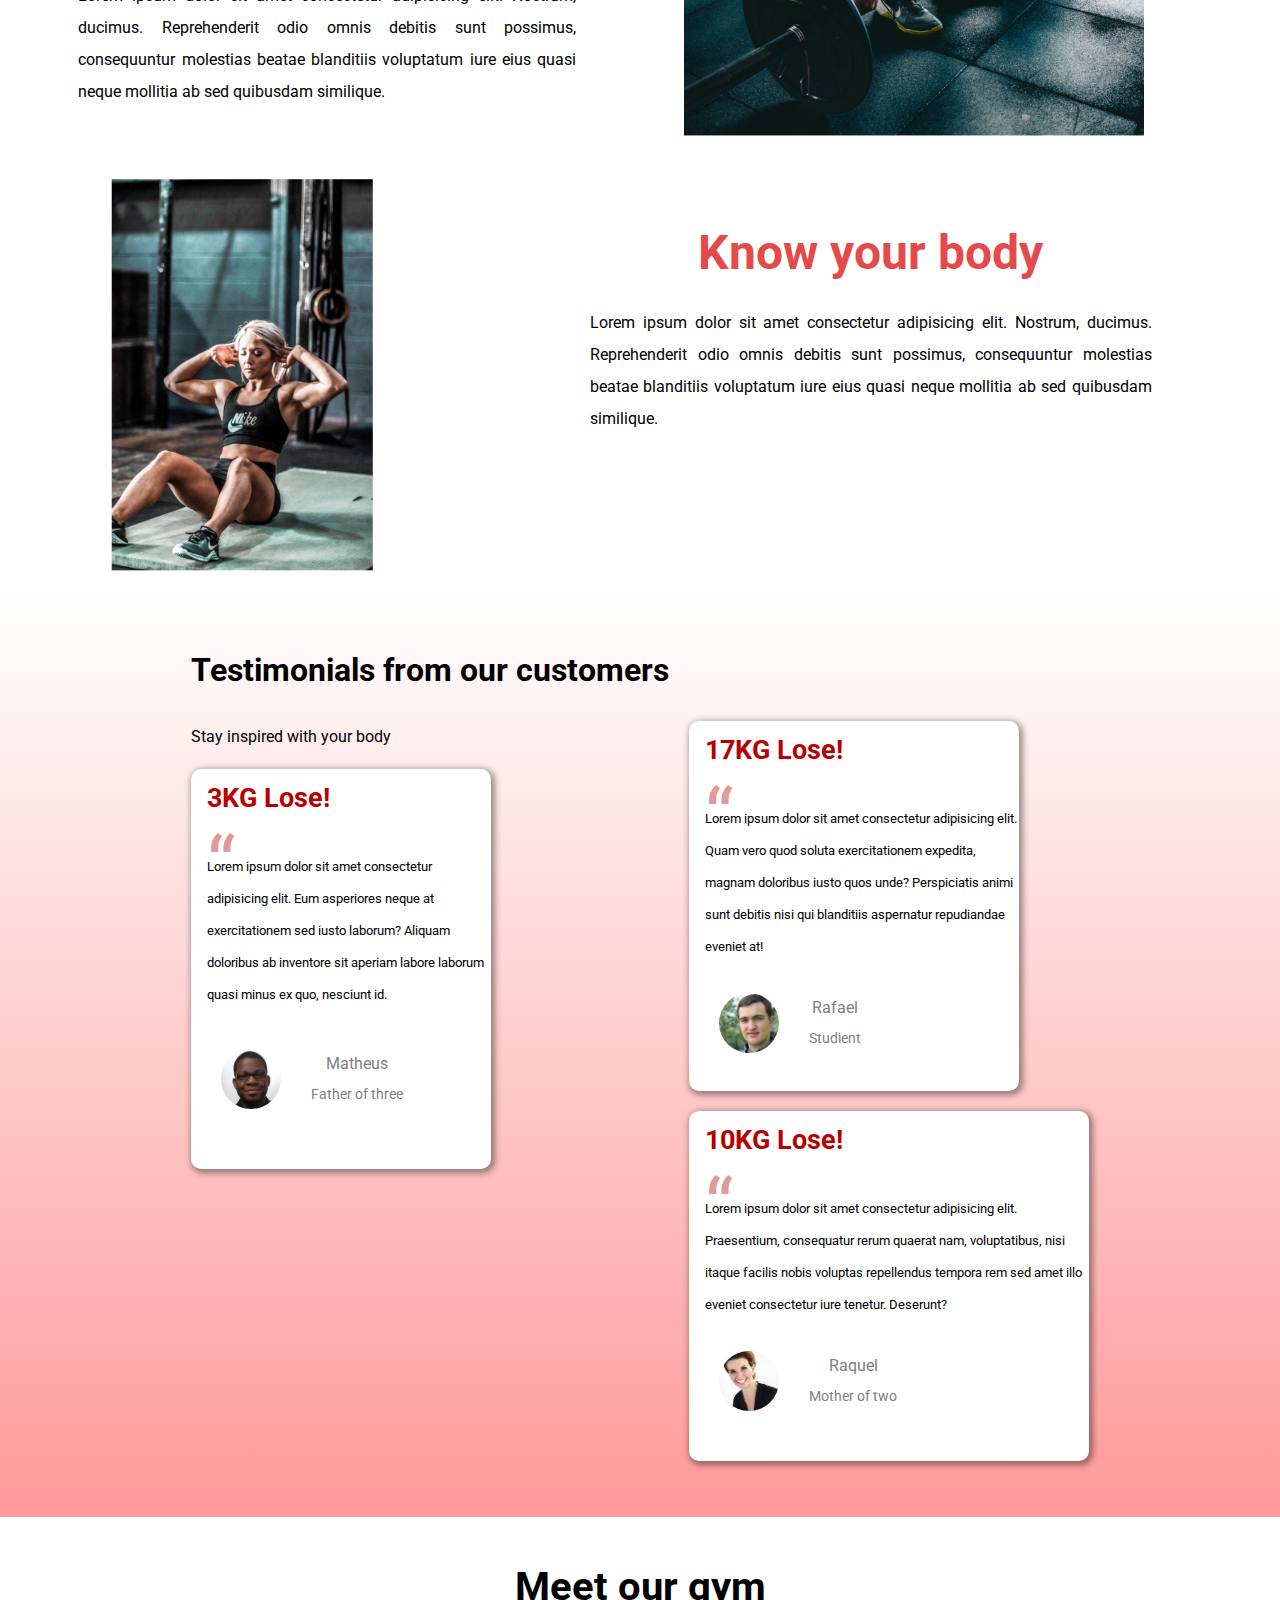
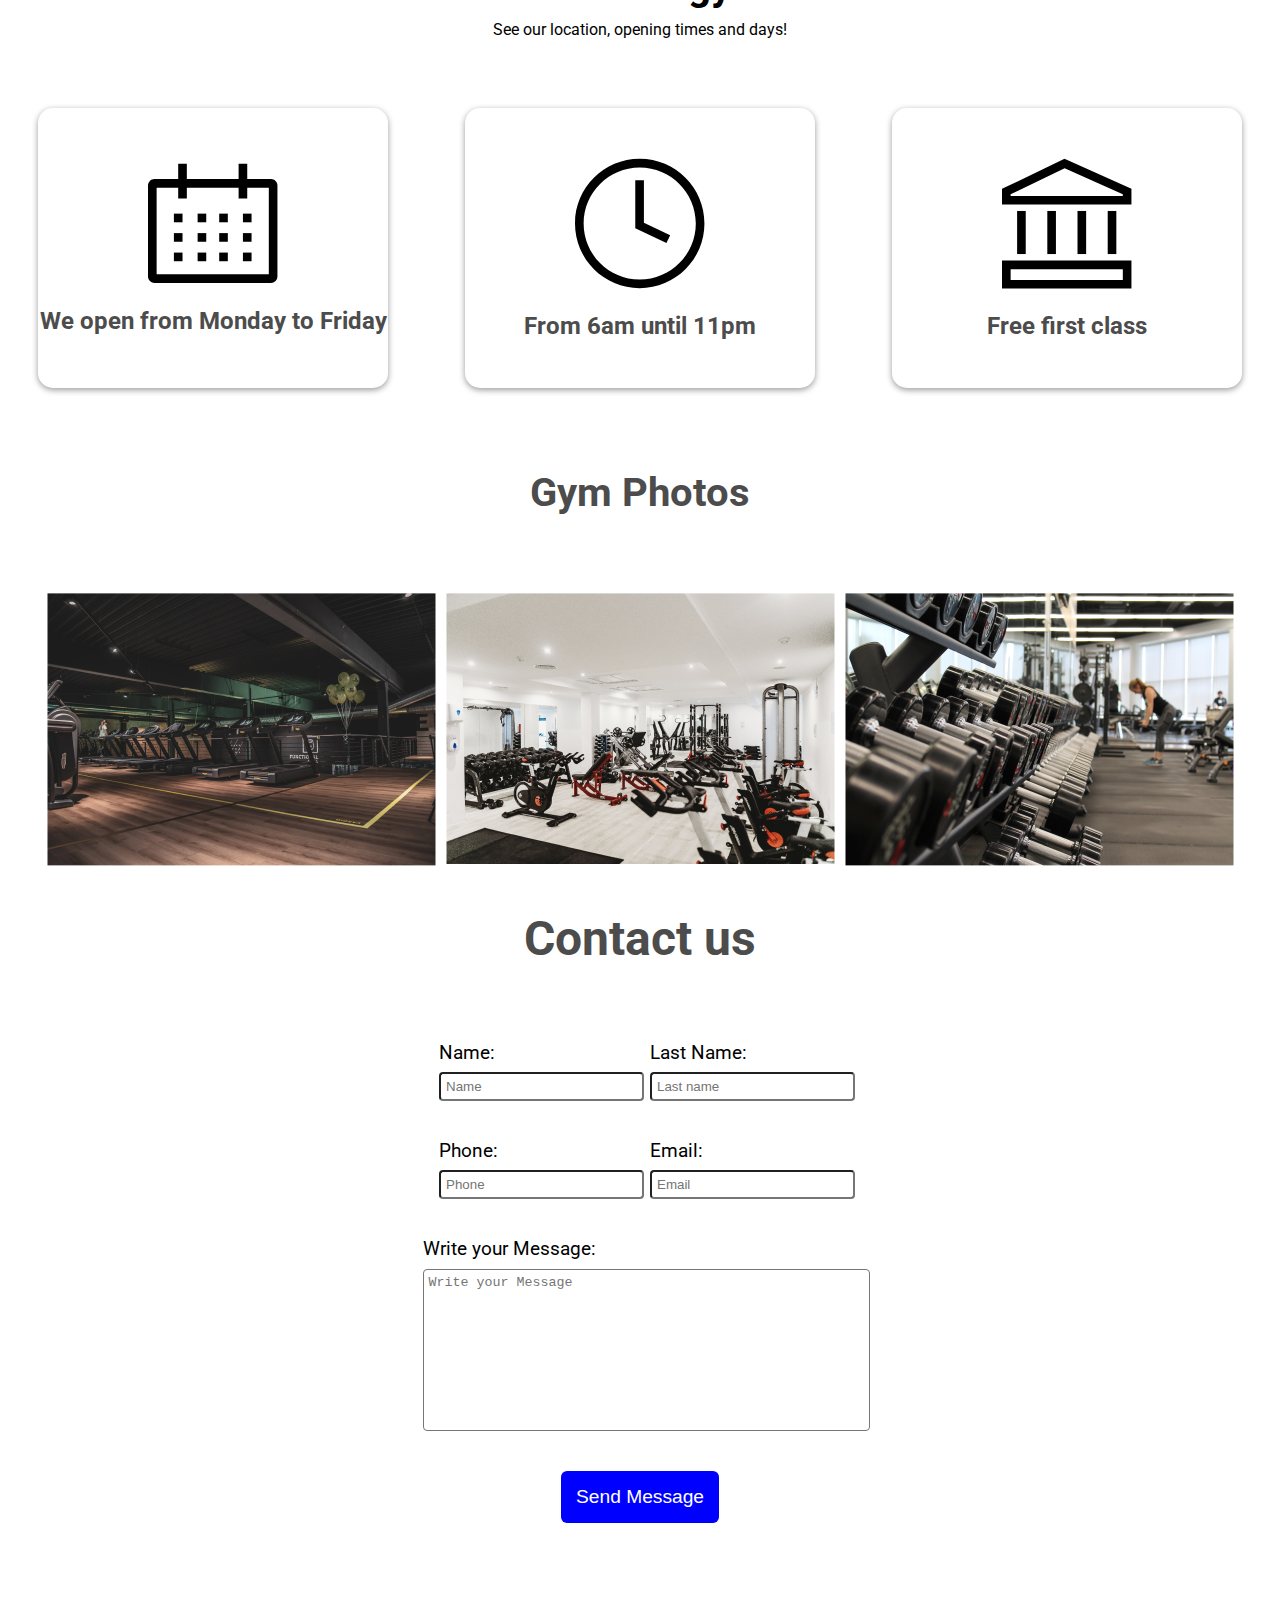
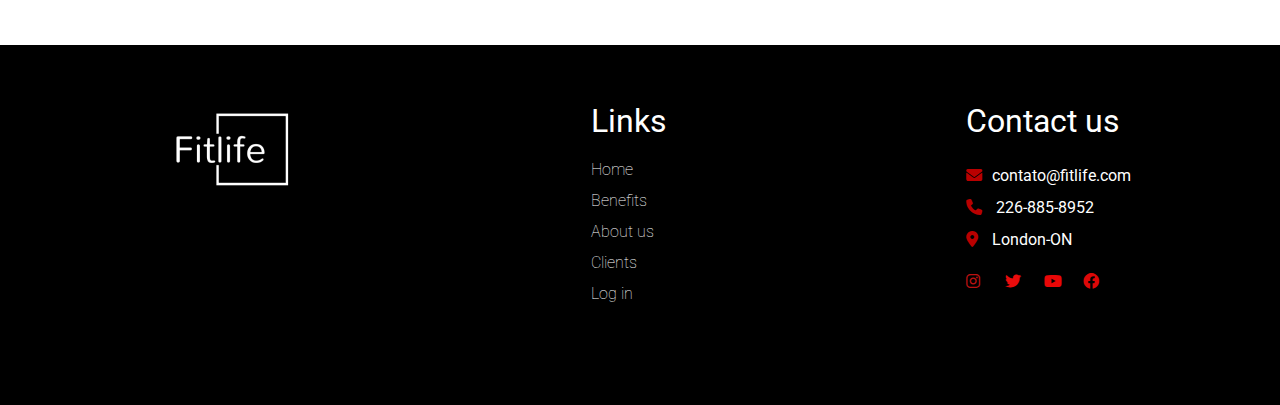
==== commit a58a0fe4: "Add map at contact page and ajust Css" ====
--- a/index.html
+++ b/index.html
@@ -45,7 +45,7 @@
         <section id="hero" class="hero">
             <div class="text-content">
                 <h1>Welcome to FitLife</h1>
-                <h3>The Right fit for you!</h3>
+                <h3>The right fit for you!</h3>
                 <button>Meet the gym</button>
             </div>
         </section>
--- a/styles/home.css
+++ b/styles/home.css
@@ -386,8 +386,8 @@
 
 .contato{
    height: 90vh;
-   padding-top: 60px;
-   margin-bottom: 60px;
+   padding-top: 10px;
+   margin-bottom: 10px;
 }
 
 
@@ -726,7 +726,7 @@
     }
 
     .contato{
-        height: 100vh;
+        height: 85vh;
         width: 100%;
         margin-bottom: 120px;
      }
